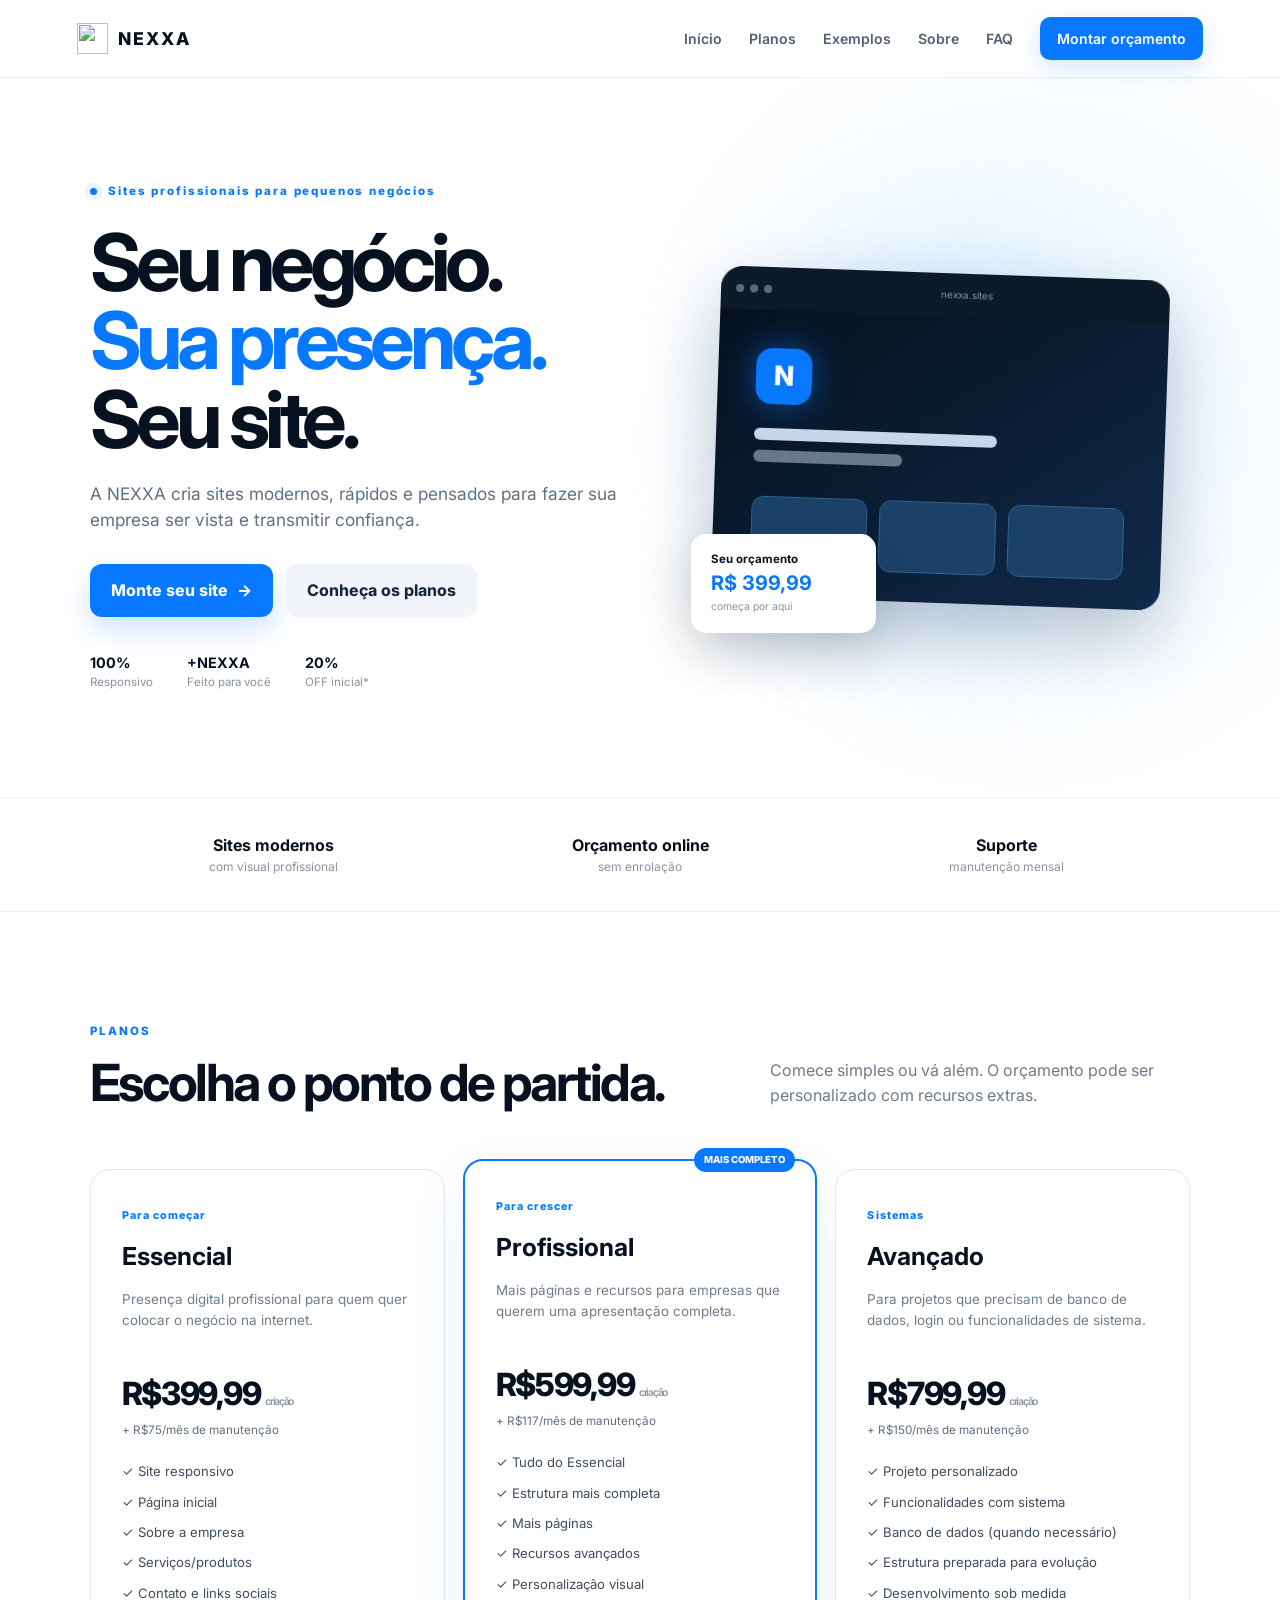
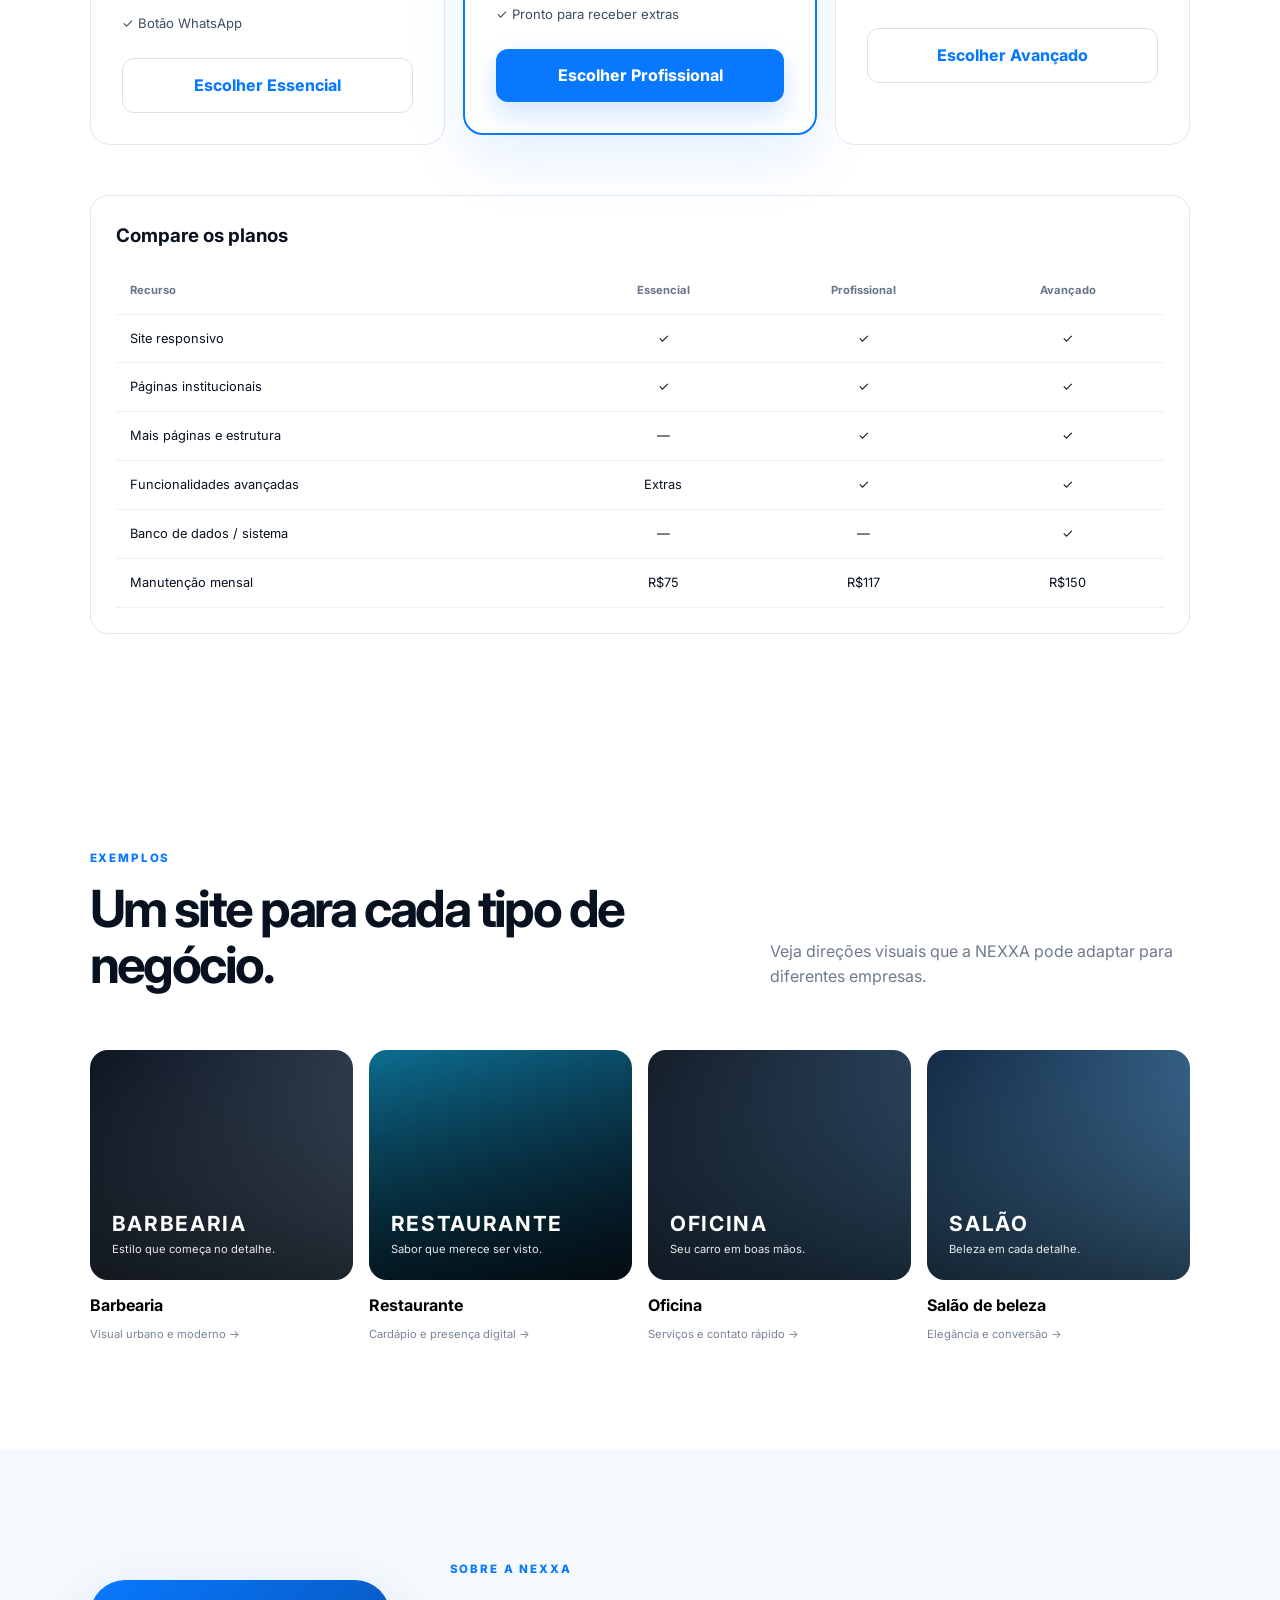
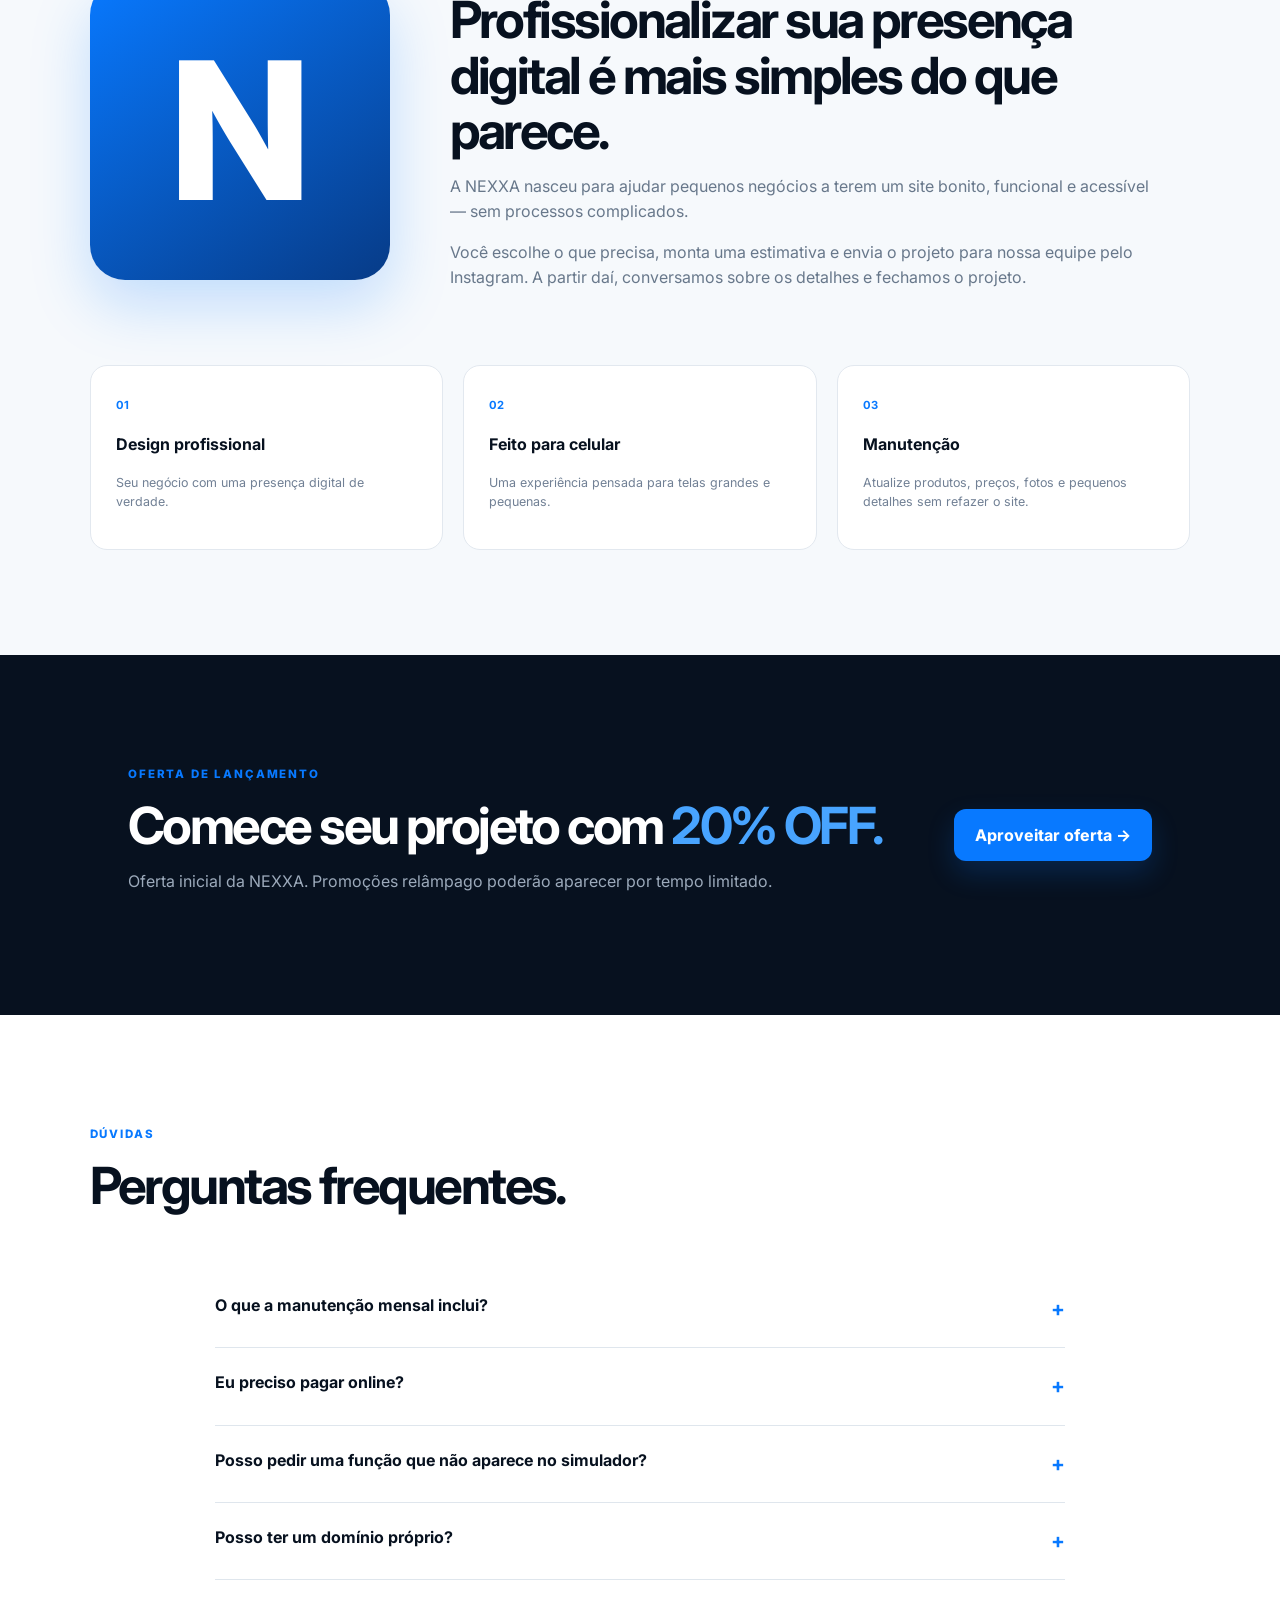
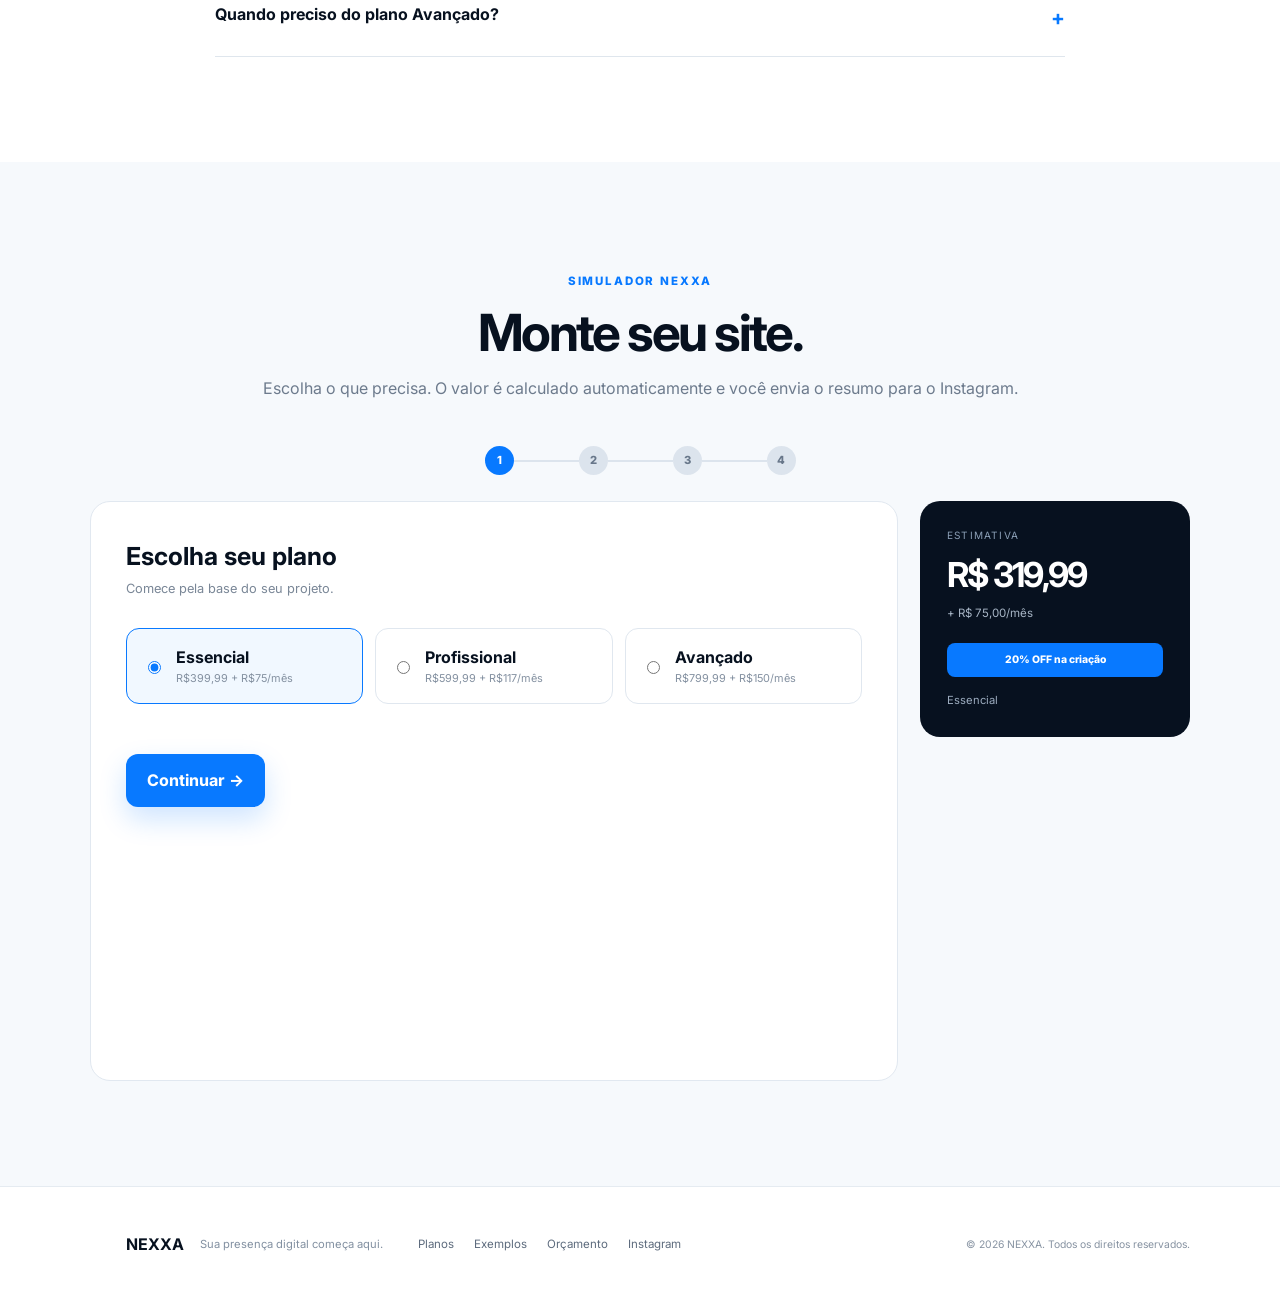
==== index.html @ 6d28c141 "Criar site" ====
<!DOCTYPE html>
<html lang="pt-BR">
<head>
<meta charset="UTF-8">
<meta name="viewport" content="width=device-width, initial-scale=1.0">
<meta name="description" content="NEXXA cria sites profissionais para pequenos negócios. Monte seu orçamento online.">
<title>NEXXA — Sua presença digital começa aqui.</title>
<link rel="icon" href="assets/favicon.svg" type="image/svg+xml">
<link rel="preconnect" href="https://fonts.googleapis.com">
<link rel="preconnect" href="https://fonts.gstatic.com" crossorigin>
<link href="https://fonts.googleapis.com/css2?family=Inter:wght@400;500;600;700;800&display=swap" rel="stylesheet">
<link rel="stylesheet" href="style.css">
</head>
<body>
<header class="site-header">
  <a class="brand" href="#inicio" aria-label="NEXXA início"><img src="assets/nexa-mark.svg" alt="" class="brand-mark"><span>NEXXA</span></a>
  <nav class="nav" id="nav">
    <a href="#inicio">Início</a><a href="#planos">Planos</a><a href="#exemplos">Exemplos</a><a href="#sobre">Sobre</a><a href="#faq">FAQ</a>
    <a class="nav-cta" href="#orcamento">Montar orçamento</a>
  </nav>
  <button class="menu-btn" id="menuBtn" aria-label="Abrir menu">☰</button>
</header>

<main id="inicio">
<section class="hero section">
  <div class="hero-copy">
    <div class="eyebrow"><span class="pulse"></span> Sites profissionais para pequenos negócios</div>
    <h1>Seu negócio.<br><span>Sua presença.</span><br>Seu site.</h1>
    <p>A NEXXA cria sites modernos, rápidos e pensados para fazer sua empresa ser vista e transmitir confiança.</p>
    <div class="hero-actions">
      <a class="btn primary" href="#orcamento">Monte seu site <span>→</span></a>
      <a class="btn ghost" href="#planos">Conheça os planos</a>
    </div>
    <div class="trust-row"><div><strong>100%</strong><small>Responsivo</small></div><div><strong>+NEXXA</strong><small>Feito para você</small></div><div><strong>20%</strong><small>OFF inicial*</small></div></div>
  </div>
  <div class="hero-visual">
    <div class="glow"></div>
    <div class="browser-card">
      <div class="browser-top"><span></span><span></span><span></span><label>nexxa.sites</label></div>
      <div class="mock-content"><div class="mock-logo">N</div><div class="mock-line long"></div><div class="mock-line short"></div><div class="mock-grid"><i></i><i></i><i></i></div></div>
    </div>
    <div class="floating-card"><b>Seu orçamento</b><strong id="heroPrice">R$ 399,99</strong><small>começa por aqui</small></div>
  </div>
</section>

<section class="section stats"><div><strong>Sites modernos</strong><span>com visual profissional</span></div><div><strong>Orçamento online</strong><span>sem enrolação</span></div><div><strong>Suporte</strong><span>manutenção mensal</span></div></section>

<section class="section" id="planos">
  <div class="section-head"><div><span class="eyebrow">PLANOS</span><h2>Escolha o ponto de partida.</h2></div><p>Comece simples ou vá além. O orçamento pode ser personalizado com recursos extras.</p></div>
  <div class="plans">
    <article class="plan" data-plan-card="essencial"><span class="plan-tag">Para começar</span><h3>Essencial</h3><p>Presença digital profissional para quem quer colocar o negócio na internet.</p><div class="price">R$399,99 <small>criação</small></div><div class="maintenance">+ R$75/mês de manutenção</div><ul><li>✓ Site responsivo</li><li>✓ Página inicial</li><li>✓ Sobre a empresa</li><li>✓ Serviços/produtos</li><li>✓ Contato e links sociais</li><li>✓ Botão WhatsApp</li></ul><a href="#orcamento" class="btn outline full" data-choose="essencial">Escolher Essencial</a></article>
    <article class="plan featured" data-plan-card="profissional"><div class="popular">MAIS COMPLETO</div><span class="plan-tag">Para crescer</span><h3>Profissional</h3><p>Mais páginas e recursos para empresas que querem uma apresentação completa.</p><div class="price">R$599,99 <small>criação</small></div><div class="maintenance">+ R$117/mês de manutenção</div><ul><li>✓ Tudo do Essencial</li><li>✓ Estrutura mais completa</li><li>✓ Mais páginas</li><li>✓ Recursos avançados</li><li>✓ Personalização visual</li><li>✓ Pronto para receber extras</li></ul><a href="#orcamento" class="btn primary full" data-choose="profissional">Escolher Profissional</a></article>
    <article class="plan" data-plan-card="avancado"><span class="plan-tag">Sistemas</span><h3>Avançado</h3><p>Para projetos que precisam de banco de dados, login ou funcionalidades de sistema.</p><div class="price">R$799,99 <small>criação</small></div><div class="maintenance">+ R$150/mês de manutenção</div><ul><li>✓ Projeto personalizado</li><li>✓ Funcionalidades com sistema</li><li>✓ Banco de dados (quando necessário)</li><li>✓ Estrutura preparada para evolução</li><li>✓ Desenvolvimento sob medida</li></ul><a href="#orcamento" class="btn outline full" data-choose="avancado">Escolher Avançado</a></article>
  </div>
  <div class="comparison"><h3>Compare os planos</h3><div class="table-wrap"><table><thead><tr><th>Recurso</th><th>Essencial</th><th>Profissional</th><th>Avançado</th></tr></thead><tbody>
  <tr><td>Site responsivo</td><td>✓</td><td>✓</td><td>✓</td></tr><tr><td>Páginas institucionais</td><td>✓</td><td>✓</td><td>✓</td></tr><tr><td>Mais páginas e estrutura</td><td>—</td><td>✓</td><td>✓</td></tr><tr><td>Funcionalidades avançadas</td><td>Extras</td><td>✓</td><td>✓</td></tr><tr><td>Banco de dados / sistema</td><td>—</td><td>—</td><td>✓</td></tr><tr><td>Manutenção mensal</td><td>R$75</td><td>R$117</td><td>R$150</td></tr></tbody></table></div></div>
</section>

<section class="section showcase" id="exemplos">
  <div class="section-head"><div><span class="eyebrow">EXEMPLOS</span><h2>Um site para cada tipo de negócio.</h2></div><p>Veja direções visuais que a NEXXA pode adaptar para diferentes empresas.</p></div>
  <div class="showcase-grid">
    <button class="show-card" data-demo="Barbearia"><div class="demo demo-barber"><b>BARBEARIA</b><span>Estilo que começa no detalhe.</span></div><strong>Barbearia</strong><small>Visual urbano e moderno →</small></button>
    <button class="show-card" data-demo="Restaurante"><div class="demo demo-food"><b>RESTAURANTE</b><span>Sabor que merece ser visto.</span></div><strong>Restaurante</strong><small>Cardápio e presença digital →</small></button>
    <button class="show-card" data-demo="Oficina"><div class="demo demo-auto"><b>OFICINA</b><span>Seu carro em boas mãos.</span></div><strong>Oficina</strong><small>Serviços e contato rápido →</small></button>
    <button class="show-card" data-demo="Salão"><div class="demo demo-salon"><b>SALÃO</b><span>Beleza em cada detalhe.</span></div><strong>Salão de beleza</strong><small>Elegância e conversão →</small></button>
  </div>
</section>

<section class="section about" id="sobre">
  <div class="about-card"><div class="big-n">N</div><div><span class="eyebrow">SOBRE A NEXXA</span><h2>Profissionalizar sua presença digital é mais simples do que parece.</h2><p>A NEXXA nasceu para ajudar pequenos negócios a terem um site bonito, funcional e acessível — sem processos complicados.</p><p>Você escolhe o que precisa, monta uma estimativa e envia o projeto para nossa equipe pelo Instagram. A partir daí, conversamos sobre os detalhes e fechamos o projeto.</p></div></div>
  <div class="benefits"><div><b>01</b><h3>Design profissional</h3><p>Seu negócio com uma presença digital de verdade.</p></div><div><b>02</b><h3>Feito para celular</h3><p>Uma experiência pensada para telas grandes e pequenas.</p></div><div><b>03</b><h3>Manutenção</h3><p>Atualize produtos, preços, fotos e pequenos detalhes sem refazer o site.</p></div></div>
</section>

<section class="section promo"><div><span class="eyebrow">OFERTA DE LANÇAMENTO</span><h2>Comece seu projeto com <span>20% OFF.</span></h2><p>Oferta inicial da NEXXA. Promoções relâmpago poderão aparecer por tempo limitado.</p></div><a href="#orcamento" class="btn primary">Aproveitar oferta →</a></section>

<section class="section faq" id="faq"><div class="section-head"><div><span class="eyebrow">DÚVIDAS</span><h2>Perguntas frequentes.</h2></div></div>
<div class="faq-list">
<details><summary>O que a manutenção mensal inclui?<span>+</span></summary><p>Alteração de preços, troca de fotos, adição ou alteração de produtos e correção de pequenos erros no site.</p></details>
<details><summary>Eu preciso pagar online?<span>+</span></summary><p>Não. O site da NEXXA serve para montar e encaminhar seu orçamento. A negociação e o pagamento são tratados diretamente pelo Instagram.</p></details>
<details><summary>Posso pedir uma função que não aparece no simulador?<span>+</span></summary><p>Sim. Use o campo de observações no orçamento e explique o que precisa. A equipe avalia e combina o valor pelo Instagram.</p></details>
<details><summary>Posso ter um domínio próprio?<span>+</span></summary><p>Sim. O domínio pode ser contratado conforme a extensão e o preço vigente. A NEXXA adiciona R$100,00 pelo serviço relacionado ao domínio.</p></details>
<details><summary>Quando preciso do plano Avançado?<span>+</span></summary><p>Quando o projeto precisar de recursos que dependam de sistema ou banco de dados, como login, armazenamento de dados ou funcionalidades personalizadas.</p></details>
</div></section>

<section class="section quote" id="orcamento">
  <div class="quote-head"><span class="eyebrow">SIMULADOR NEXXA</span><h2>Monte seu site.</h2><p>Escolha o que precisa. O valor é calculado automaticamente e você envia o resumo para o Instagram.</p></div>
  <div class="builder">
    <div class="steps"><span class="active" data-step-dot="1">1</span><i></i><span data-step-dot="2">2</span><i></i><span data-step-dot="3">3</span><i></i><span data-step-dot="4">4</span></div>
    <div class="builder-main">
      <div class="step-panel active" data-step="1"><h3>Escolha seu plano</h3><p class="muted">Comece pela base do seu projeto.</p><div class="option-grid">
        <label class="choice"><input type="radio" name="plan" value="essencial" checked><span><b>Essencial</b><small>R$399,99 + R$75/mês</small></span></label>
        <label class="choice"><input type="radio" name="plan" value="profissional"><span><b>Profissional</b><small>R$599,99 + R$117/mês</small></span></label>
        <label class="choice"><input type="radio" name="plan" value="avancado"><span><b>Avançado</b><small>R$799,99 + R$150/mês</small></span></label>
      </div><button class="btn primary next" data-next="2">Continuar →</button></div>

      <div class="step-panel" data-step="2"><h3>Adicione funcionalidades</h3><p class="muted">Selecione somente o que quiser no projeto.</p><div class="extras">
        <label><input type="checkbox" data-extra="mapa" data-price="49.99"><span><b>Mapa / localização</b><small>+ R$49,99</small></span></label>
        <label><input type="checkbox" data-extra="pagina" data-price="39.99"><span><b>Página adicional</b><small>+ R$39,99 cada</small></span><input class="qty" type="number" min="1" max="20" value="1" data-qty="pagina" aria-label="Quantidade de páginas adicionais"></label>
        <label><input type="checkbox" data-extra="feedback" data-price="69.99"><span><b>Feedbacks / depoimentos</b><small>+ R$69,99</small></span></label>
        <label><input type="checkbox" data-extra="catalogo" data-price="59.99"><span><b>Catálogo de produtos</b><small>+ R$59,99</small></span></label>
        <label><input type="checkbox" data-extra="agendamento" data-price="299.99"><span><b>Agendamento</b><small>+ R$299,99</small></span></label>
        <label><input type="checkbox" data-extra="whatsapp" data-price="29.99"><span><b>WhatsApp</b><small>+ R$29,99</small></span></label>
        <label><input type="checkbox" data-extra="instagram" data-price="29.99"><span><b>Instagram</b><small>+ R$29,99</small></span></label>
        <label><input type="checkbox" data-extra="faq" data-price="159.99"><span><b>FAQ</b><small>+ R$159,99</small></span></label>
        <label><input type="checkbox" data-extra="galeria" data-price="189.99"><span><b>Galeria</b><small>+ R$189,99</small></span></label>
        <label class="domain-option"><input type="checkbox" id="domainCheck"><span><b>Domínio próprio</b><small>Custo do domínio + R$100,00</small></span></label>
      </div><div class="nav-actions"><button class="btn ghost prev" data-prev="1">← Voltar</button><button class="btn primary next" data-next="3">Continuar →</button></div></div>

      <div class="step-panel" data-step="3"><h3>Conte sobre sua empresa</h3><p class="muted">Essas informações serão enviadas junto do orçamento.</p><div class="form-grid">
        <label>Nome da empresa<input id="company" type="text" placeholder="Ex.: Max Transportes" required></label>
        <label>Seu nome<input id="person" type="text" placeholder="Como podemos chamar você?" required></label>
        <label>Tipo de negócio<input id="businessType" type="text" placeholder="Ex.: Barbearia, loja, oficina..." required></label>
        <label>Instagram / @<input id="clientInstagram" type="text" placeholder="@suaempresa"></label>
        <label>WhatsApp<input id="clientWhatsapp" type="tel" placeholder="(00) 00000-0000"></label>
        <label class="full-field">Observações / algo fora da lista<textarea id="notes" rows="5" placeholder="Explique qualquer função, estilo ou necessidade específica..."></textarea></label>
      </div><div class="nav-actions"><button class="btn ghost prev" data-prev="2">← Voltar</button><button class="btn primary next" data-next="4">Ver meu orçamento →</button></div></div>

      <div class="step-panel" data-step="4"><h3>Seu orçamento</h3><p class="muted">Uma estimativa clara para você levar à NEXXA.</p><div class="summary-box" id="summaryBox"></div><div class="send-box"><h4>Pronto para enviar?</h4><p>O Instagram será aberto com uma mensagem pronta contendo os dados do seu projeto.</p><button class="btn primary full" id="sendInstagram">Enviar orçamento para @nexxa.sites ↗</button><button class="btn ghost full" id="restart">Refazer orçamento</button></div><p class="disclaimer">* O valor é uma estimativa. Funcionalidades personalizadas e domínio têm valor final confirmado pela NEXXA no Instagram. A promoção de 20% OFF é aplicada sobre a criação e pode ser alterada ou encerrada pela NEXXA.</p></div>
    </div>
    <aside class="price-panel"><small>ESTIMATIVA</small><strong id="liveTotal">R$399,99</strong><span id="liveMaintenance">+ R$75/mês</span><div class="discount-badge">20% OFF na criação</div><div id="liveDetails">Essencial</div></aside>
  </div>
</section>
</main>

<footer><div class="footer-brand"><img src="assets/nexa-mark.svg" alt=""><b>NEXXA</b><span>Sua presença digital começa aqui.</span></div><div class="footer-links"><a href="#planos">Planos</a><a href="#exemplos">Exemplos</a><a href="#orcamento">Orçamento</a><a href="https://instagram.com/nexxa.sites" target="_blank" rel="noopener">Instagram</a></div><small>© <span id="year"></span> NEXXA. Todos os direitos reservados.</small></footer>

<div class="modal" id="demoModal" aria-hidden="true"><div class="modal-card"><button class="modal-close" id="modalClose" aria-label="Fechar">×</button><span class="eyebrow">DEMONSTRAÇÃO</span><h3 id="modalTitle">Site demonstrativo</h3><div class="modal-preview" id="modalPreview"></div><p>Este é um conceito visual. A NEXXA adapta o site ao negócio, conteúdo e identidade de cada cliente.</p><a href="#orcamento" class="btn primary" id="modalQuote">Quero um site assim →</a></div></div>
<script src="script.js"></script>
</body>
</html>
---- style.css ----
*{box-sizing:border-box}html{scroll-behavior:smooth}body{margin:0;font-family:Inter,Arial,sans-serif;color:#07111f;background:#fff;line-height:1.55}a{text-decoration:none;color:inherit}button,input,textarea{font:inherit}button{cursor:pointer}.site-header{height:78px;display:flex;align-items:center;justify-content:space-between;padding:0 6%;position:sticky;top:0;background:rgba(255,255,255,.9);backdrop-filter:blur(16px);z-index:20;border-bottom:1px solid #e8edf3}.brand{display:flex;align-items:center;gap:10px;font-weight:800;letter-spacing:.12em;font-size:1.1rem}.brand-mark{width:31px;height:31px}.nav{display:flex;align-items:center;gap:27px;font-size:.88rem;font-weight:600;color:#526071}.nav a:hover{color:#0879ff}.nav-cta{padding:11px 17px;border-radius:10px;background:#0879ff;color:#fff!important;box-shadow:0 8px 24px rgba(8,121,255,.18)}.menu-btn{display:none;border:0;background:transparent;font-size:1.5rem}.section{padding:105px 7%;max-width:1440px;margin:auto}.hero{min-height:690px;display:grid;grid-template-columns:1.05fr .95fr;align-items:center;gap:50px;background:radial-gradient(circle at 80% 45%,#e8f5ff 0,#fff 37%)}.eyebrow{font-size:.72rem;font-weight:800;letter-spacing:.16em;color:#0879ff}.pulse{width:7px;height:7px;border-radius:50%;background:#0879ff;display:inline-block;margin-right:7px;box-shadow:0 0 0 5px #e8f4ff}.hero h1{font-size:clamp(3.1rem,6.2vw,6rem);line-height:.99;letter-spacing:-.065em;margin:22px 0}.hero h1 span{color:#0879ff}.hero p{font-size:1.08rem;color:#607084;max-width:580px}.hero-actions{display:flex;gap:13px;margin:30px 0}.btn{border:0;border-radius:12px;padding:14px 21px;font-weight:750;display:inline-flex;align-items:center;justify-content:center;gap:9px;transition:.2s}.btn:hover{transform:translateY(-2px)}.primary{background:#0879ff;color:white;box-shadow:0 12px 28px rgba(8,121,255,.2)}.ghost{background:#f1f5f9;color:#17263a}.outline{border:1px solid #d8e0e9;color:#0879ff;background:#fff}.full{width:100%}.trust-row{display:flex;gap:34px;margin-top:35px}.trust-row div{display:flex;flex-direction:column}.trust-row strong{font-size:.9rem}.trust-row small{color:#8793a2;font-size:.72rem}.hero-visual{min-height:430px;display:grid;place-items:center;position:relative}.glow{position:absolute;width:350px;height:350px;background:#bfe2ff;border-radius:50%;filter:blur(65px);opacity:.65}.browser-card{width:min(510px,90%);height:330px;border-radius:22px;background:#07111f;box-shadow:0 30px 70px rgba(11,35,64,.24);overflow:hidden;transform:rotate(2deg);position:relative;z-index:2}.browser-top{height:43px;background:#0d1a2a;display:flex;align-items:center;gap:6px;padding:0 15px}.browser-top span{width:8px;height:8px;border-radius:50%;background:#5e6b7b}.browser-top label{color:#8190a2;font-size:.62rem;margin:auto}.mock-content{padding:38px;position:relative;height:100%;background:linear-gradient(145deg,#07111f,#102b4c)}.mock-logo{width:56px;height:56px;border-radius:16px;display:grid;place-items:center;background:#0879ff;color:#fff;font-weight:800;font-size:1.7rem;box-shadow:0 0 35px rgba(8,121,255,.55)}.mock-line{height:12px;background:#dceaff;border-radius:20px;margin-top:24px;opacity:.9}.mock-line.long{width:65%}.mock-line.short{width:40%;opacity:.45;margin-top:10px}.mock-grid{display:flex;gap:12px;margin-top:34px}.mock-grid i{height:72px;flex:1;background:#1b4169;border-radius:12px;border:1px solid #31618e}.floating-card{position:absolute;z-index:3;bottom:20px;left:0;background:white;padding:17px 20px;border-radius:15px;box-shadow:0 18px 50px rgba(11,30,54,.17);display:flex;flex-direction:column;min-width:185px}.floating-card b{font-size:.72rem}.floating-card strong{font-size:1.25rem;color:#0879ff}.floating-card small{color:#8895a3;font-size:.65rem}.stats{padding-top:35px;padding-bottom:35px;border-top:1px solid #edf1f5;border-bottom:1px solid #edf1f5;display:grid;grid-template-columns:repeat(3,1fr);text-align:center}.stats div{display:flex;flex-direction:column}.stats strong{font-size:1rem}.stats span{font-size:.75rem;color:#8995a4}.section-head{display:flex;justify-content:space-between;align-items:end;gap:30px;margin-bottom:45px}.section-head h2,.quote-head h2,.about h2,.promo h2{font-size:clamp(2rem,4vw,3.5rem);letter-spacing:-.05em;line-height:1.08;margin:13px 0}.section-head p{max-width:420px;color:#6d7b8d}.plans{display:grid;grid-template-columns:repeat(3,1fr);gap:18px}.plan{border:1px solid #e2e8ef;border-radius:20px;padding:31px;position:relative;background:#fff}.plan.featured{border:2px solid #0879ff;box-shadow:0 25px 60px rgba(8,121,255,.1);transform:translateY(-10px)}.popular{position:absolute;top:-13px;right:20px;background:#0879ff;color:white;border-radius:20px;padding:5px 10px;font-size:.6rem;font-weight:800}.plan-tag{color:#0879ff;font-size:.67rem;font-weight:800;letter-spacing:.1em}.plan h3{font-size:1.55rem;margin:12px 0 7px}.plan p{color:#6f7d8d;font-size:.84rem;min-height:66px}.price{font-size:2rem;font-weight:800;letter-spacing:-.04em}.price small{font-size:.65rem;color:#8a96a4;font-weight:600}.maintenance{font-size:.73rem;color:#5f6e80;margin:3px 0 22px}.plan ul{list-style:none;padding:0;margin:0 0 25px;display:grid;gap:10px;font-size:.82rem;color:#3e4d60}.comparison{margin-top:50px;border:1px solid #e2e8ef;border-radius:18px;padding:25px}.comparison h3{margin:0 0 18px}.table-wrap{overflow:auto}table{width:100%;border-collapse:collapse;min-width:620px;font-size:.8rem}th,td{text-align:left;padding:14px;border-bottom:1px solid #edf1f5}th:not(:first-child),td:not(:first-child){text-align:center}th{font-size:.7rem;color:#667589}.showcase-grid{display:grid;grid-template-columns:repeat(4,1fr);gap:16px}.show-card{border:0;background:transparent;text-align:left;padding:0}.show-card:hover .demo{transform:scale(.98)}.demo{height:230px;border-radius:18px;padding:22px;display:flex;flex-direction:column;justify-content:end;color:white;transition:.25s;position:relative;overflow:hidden}.demo:before{content:"";position:absolute;inset:0;background:linear-gradient(transparent,rgba(0,0,0,.65))}.demo>*{position:relative}.demo b{font-size:1.3rem;letter-spacing:.08em}.demo span{font-size:.7rem;opacity:.9}.demo-barber{background:linear-gradient(145deg,#0d1522,#53677e)}.demo-food{background:linear-gradient(145deg,#0c6e91,#0a2234)}.demo-auto{background:linear-gradient(145deg,#151d29,#406b91)}.demo-salon{background:linear-gradient(145deg,#132a45,#5b9ed1)}.show-card>strong{display:block;margin:13px 0 2px}.show-card>small{font-size:.7rem;color:#778496}.about{background:#f6f9fc}.about-card{display:grid;grid-template-columns:300px 1fr;gap:60px;align-items:center}.big-n{height:300px;border-radius:35px;background:linear-gradient(145deg,#0879ff,#073b87);display:grid;place-items:center;color:#fff;font-size:12rem;font-weight:800;line-height:1;box-shadow:0 25px 60px rgba(8,121,255,.22)}.about p{color:#68788b;max-width:700px}.benefits{display:grid;grid-template-columns:repeat(3,1fr);gap:20px;margin-top:60px}.benefits div{background:#fff;border:1px solid #e2e8ef;border-radius:17px;padding:25px}.benefits b{color:#0879ff;font-size:.7rem}.benefits h3{font-size:1rem}.benefits p{color:#718095;font-size:.78rem}.promo{margin-top:0;background:#07111f;color:white;border-radius:0;max-width:none;display:flex;justify-content:space-between;align-items:center;padding-left:10%;padding-right:10%}.promo h2 span{color:#48a4ff}.promo p{color:#9caabb}.faq-list{max-width:850px;margin:auto}.faq details{border-bottom:1px solid #dfe6ed;padding:22px 0}.faq summary{list-style:none;font-weight:700;display:flex;justify-content:space-between;cursor:pointer}.faq summary::-webkit-details-marker{display:none}.faq summary span{color:#0879ff;font-size:1.3rem}.faq details p{color:#6d7b8d;font-size:.85rem;max-width:700px}.quote{background:#f6f9fc;max-width:none}.quote-head{max-width:800px;margin:0 auto 45px;text-align:center}.quote-head p{color:#6d7b8d}.builder{max-width:1100px;margin:auto;display:grid;grid-template-columns:1fr 270px;gap:22px;position:relative}.builder-main{background:white;border:1px solid #e1e8f0;border-radius:20px;padding:35px;min-height:580px}.steps{grid-column:1/-1;display:flex;align-items:center;justify-content:center;margin-bottom:4px}.steps span{width:29px;height:29px;border-radius:50%;background:#dce4ed;color:#68778a;display:grid;place-items:center;font-size:.7rem;font-weight:800}.steps span.active{background:#0879ff;color:white}.steps i{width:65px;height:2px;background:#dce4ed}.steps span.done{background:#0879ff;color:white}.step-panel{display:none}.step-panel.active{display:block;animation:fade .25s ease}@keyframes fade{from{opacity:0;transform:translateY(5px)}to{opacity:1;transform:none}}.step-panel h3{font-size:1.55rem;margin:0 0 3px}.muted{color:#7a8797;font-size:.8rem;margin-top:0}.option-grid{display:grid;grid-template-columns:repeat(3,1fr);gap:12px;margin:30px 0}.choice,.extras label{display:flex;align-items:center;gap:12px;border:1px solid #e0e7ef;border-radius:13px;padding:16px;cursor:pointer;transition:.2s}.choice:has(input:checked),.extras label:has(input:checked){border-color:#0879ff;background:#f1f8ff}.choice input,.extras input[type=checkbox]{accent-color:#0879ff}.choice span,.extras label span{display:flex;flex-direction:column}.choice small,.extras small{font-size:.68rem;color:#8491a1}.next{margin-top:20px}.extras{display:grid;grid-template-columns:1fr 1fr;gap:10px;margin:25px 0}.extras label{font-size:.8rem}.extras .qty{margin-left:auto;width:55px;padding:7px;border:1px solid #dce4ec;border-radius:8px}.domain-option{grid-column:1/-1}.nav-actions{display:flex;justify-content:space-between;gap:12px;margin-top:25px}.form-grid{display:grid;grid-template-columns:1fr 1fr;gap:16px;margin:25px 0}.form-grid label{font-size:.72rem;font-weight:700;color:#4d5c6d;display:grid;gap:7px}.form-grid input,.form-grid textarea{border:1px solid #dce4ec;border-radius:10px;padding:12px 13px;outline:none;color:#17263a;background:#fff}.form-grid input:focus,.form-grid textarea:focus{border-color:#0879ff;box-shadow:0 0 0 3px #e9f4ff}.full-field{grid-column:1/-1}.price-panel{background:#07111f;color:white;border-radius:20px;padding:27px;height:max-content;position:sticky;top:100px;display:flex;flex-direction:column}.price-panel small{font-size:.63rem;letter-spacing:.12em;color:#8ca0b7}.price-panel strong{font-size:2.15rem;letter-spacing:-.05em;margin:4px 0}.price-panel>span{font-size:.72rem;color:#a7b5c5}.discount-badge{margin:20px 0 14px;background:#0879ff;padding:9px 11px;border-radius:8px;font-size:.65rem;font-weight:800;text-align:center}.price-panel #liveDetails{font-size:.7rem;color:#9cacbf;line-height:1.7}.summary-box{border:1px solid #e1e8ef;border-radius:15px;padding:20px;margin:25px 0}.summary-row{display:flex;justify-content:space-between;padding:8px 0;font-size:.78rem;border-bottom:1px solid #edf1f5}.summary-row:last-child{border:0}.summary-row.total{font-size:1.05rem;font-weight:800;padding-top:15px}.summary-row.discount{color:#0879ff}.send-box{background:#f5f9fd;border-radius:15px;padding:22px}.send-box h4{margin:0 0 4px}.send-box p{color:#718094;font-size:.78rem}.send-box .btn{margin-top:9px}.disclaimer{font-size:.65rem;color:#8996a5;margin-top:15px}.footer-brand{display:flex;align-items:center;gap:9px}.footer-brand img{width:27px}.footer-brand span{font-size:.7rem;color:#8290a1;margin-left:7px}footer{padding:45px 7%;border-top:1px solid #e5ebf1;display:flex;align-items:center;gap:35px;flex-wrap:wrap}footer small{margin-left:auto;color:#8793a2;font-size:.65rem}.footer-links{display:flex;gap:20px;font-size:.72rem;color:#5d6b7d}.modal{position:fixed;inset:0;background:rgba(4,15,27,.65);backdrop-filter:blur(7px);display:none;place-items:center;z-index:50;padding:20px}.modal.open{display:grid}.modal-card{background:#fff;border-radius:22px;padding:32px;max-width:580px;width:100%;position:relative;box-shadow:0 30px 100px rgba(0,0,0,.25)}.modal-close{position:absolute;right:16px;top:13px;border:0;background:#f1f5f8;border-radius:50%;width:32px;height:32px;font-size:1.3rem}.modal-card h3{font-size:1.7rem;margin:9px 0}.modal-card p{color:#6e7d8f;font-size:.82rem}.modal-preview{height:230px;border-radius:15px;background:linear-gradient(145deg,#0879ff,#06182e);display:grid;place-items:center;color:white;font-size:2rem;font-weight:800;letter-spacing:.08em;margin:20px 0}.quote{scroll-margin-top:30px}@media(max-width:950px){.nav{gap:13px}.plans{grid-template-columns:1fr}.plan.featured{transform:none}.showcase-grid{grid-template-columns:1fr 1fr}.hero{grid-template-columns:1fr}.about-card{grid-template-columns:1fr}.big-n{height:220px;font-size:8rem}.builder{grid-template-columns:1fr}.price-panel{position:static;grid-row:1}.option-grid{grid-template-columns:1fr}.extras{grid-template-columns:1fr}.section{padding:75px 6%}.promo{padding-left:7%;padding-right:7%}}@media(max-width:700px){.site-header{padding:0 5%}.menu-btn{display:block}.nav{display:none;position:absolute;top:78px;left:0;right:0;background:#fff;padding:18px 6%;flex-direction:column;align-items:stretch;border-bottom:1px solid #e5ebf1}.nav.open{display:flex}.nav-cta{text-align:center}.hero{min-height:auto;padding-top:70px}.hero h1{font-size:3.2rem}.hero-actions{flex-direction:column}.trust-row{gap:18px;flex-wrap:wrap}.hero-visual{min-height:330px}.browser-card{height:260px}.stats{grid-template-columns:1fr;gap:18px}.section-head{display:block}.showcase-grid{grid-template-columns:1fr}.promo{display:block}.promo .btn{margin-top:20px}.benefits{grid-template-columns:1fr}.builder-main{padding:23px}.steps i{width:28px}.form-grid{grid-template-columns:1fr}.full-field{grid-column:auto}footer{display:block}footer>*{margin:13px 0!important}.footer-links{flex-wrap:wrap}.summary-row{gap:15px}.summary-row span:last-child{text-align:right}.modal-card{padding:25px}}
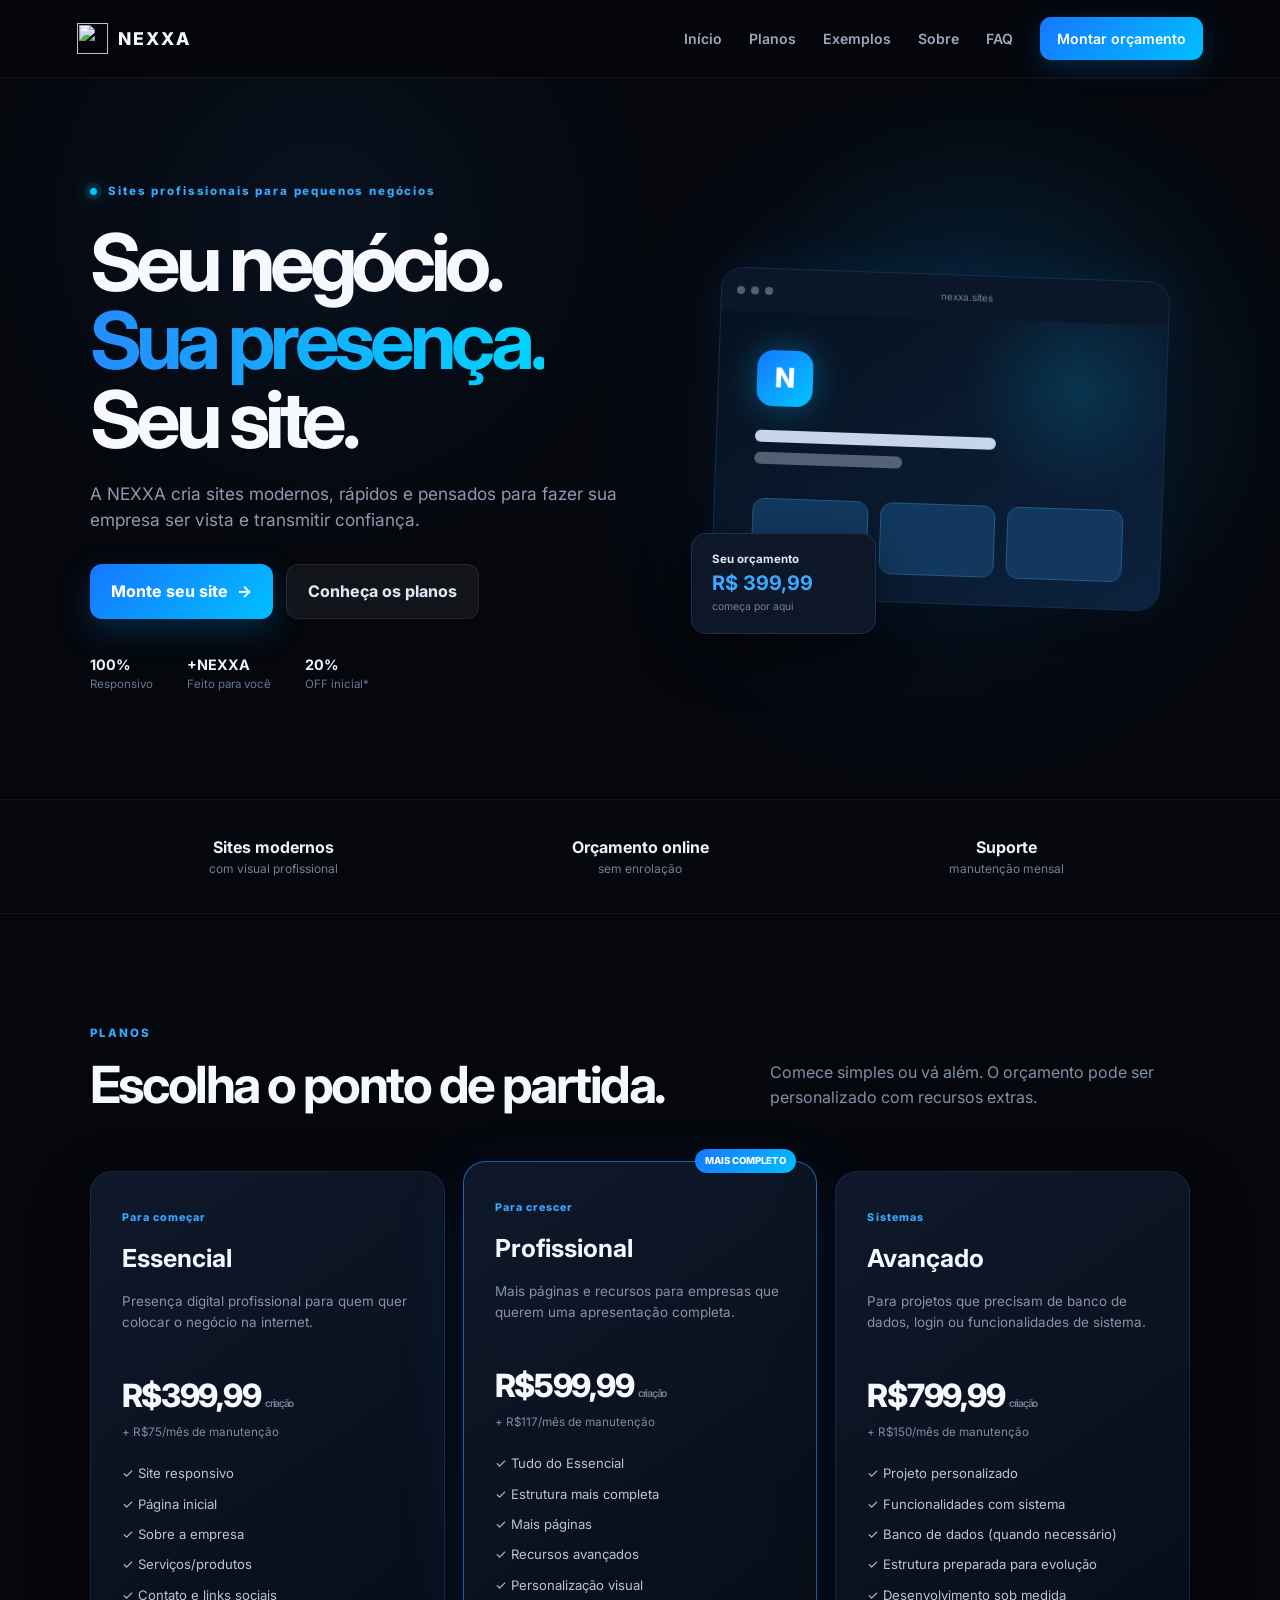
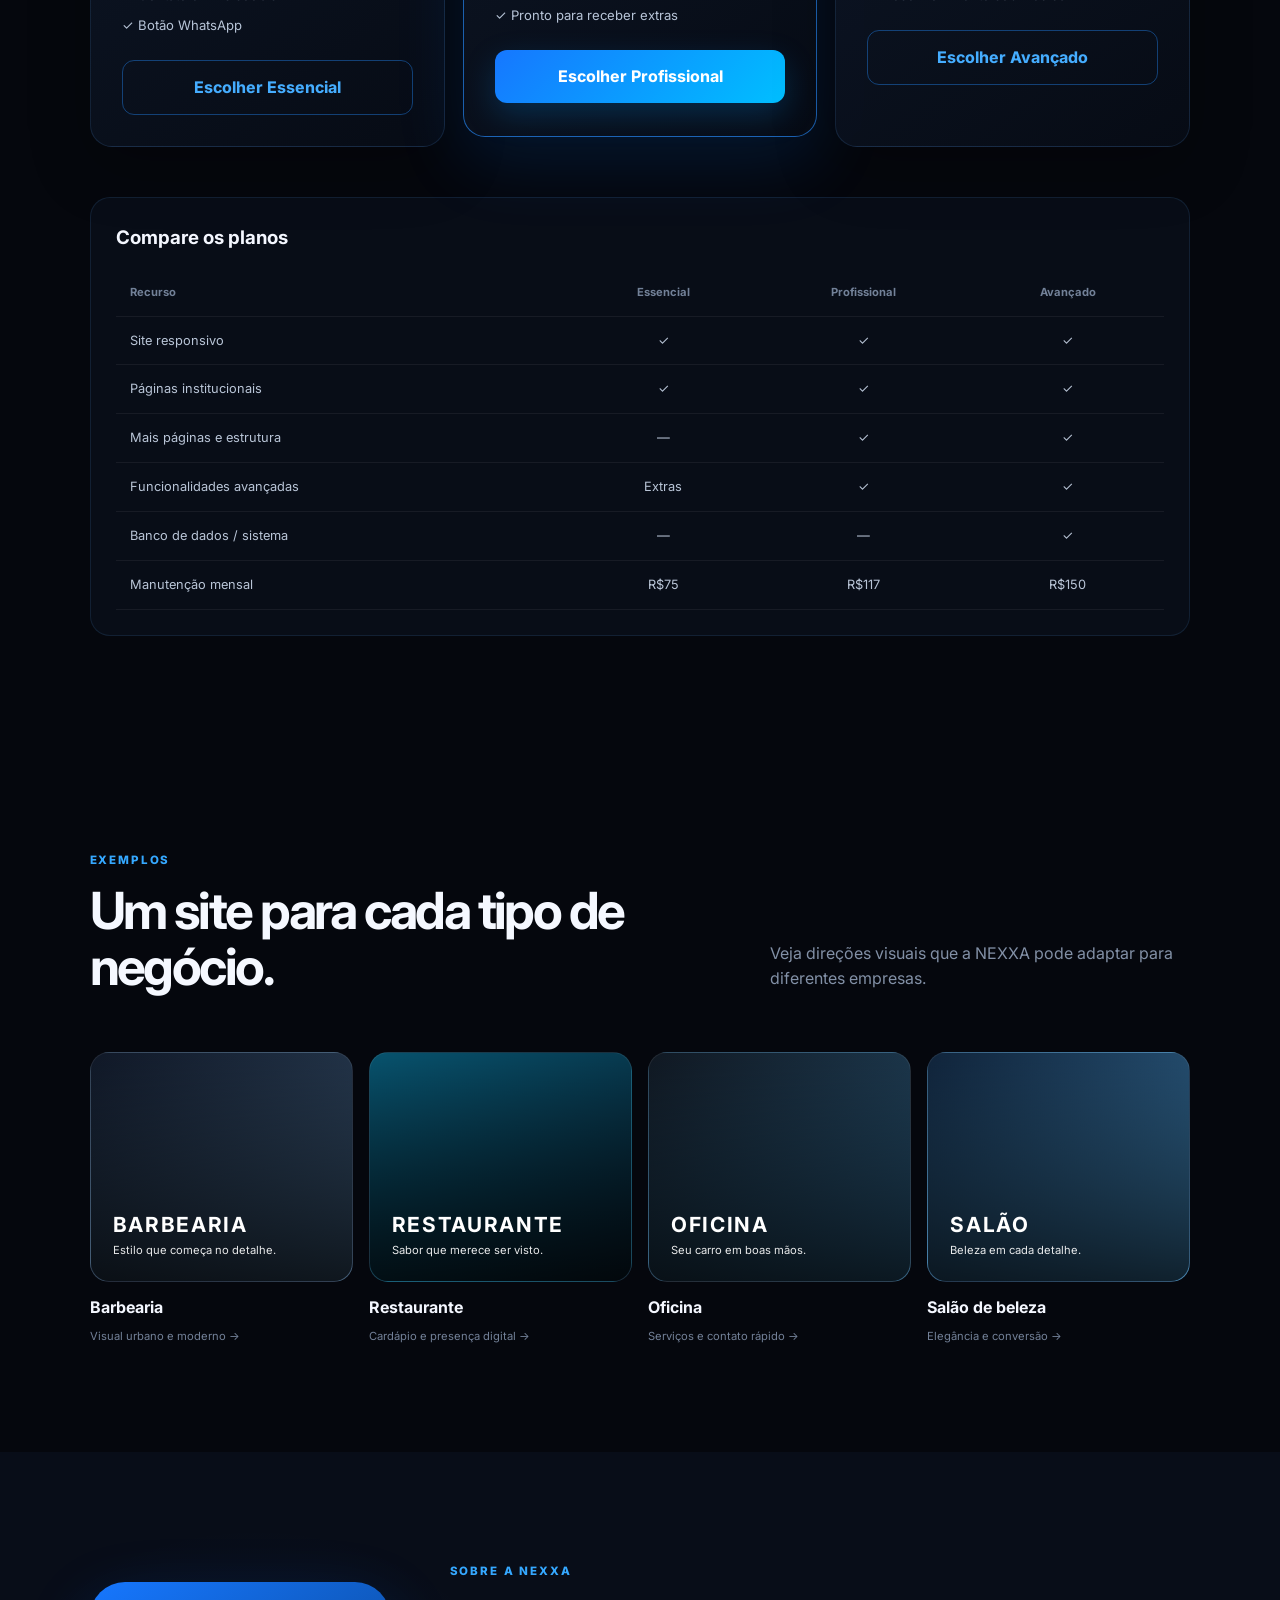
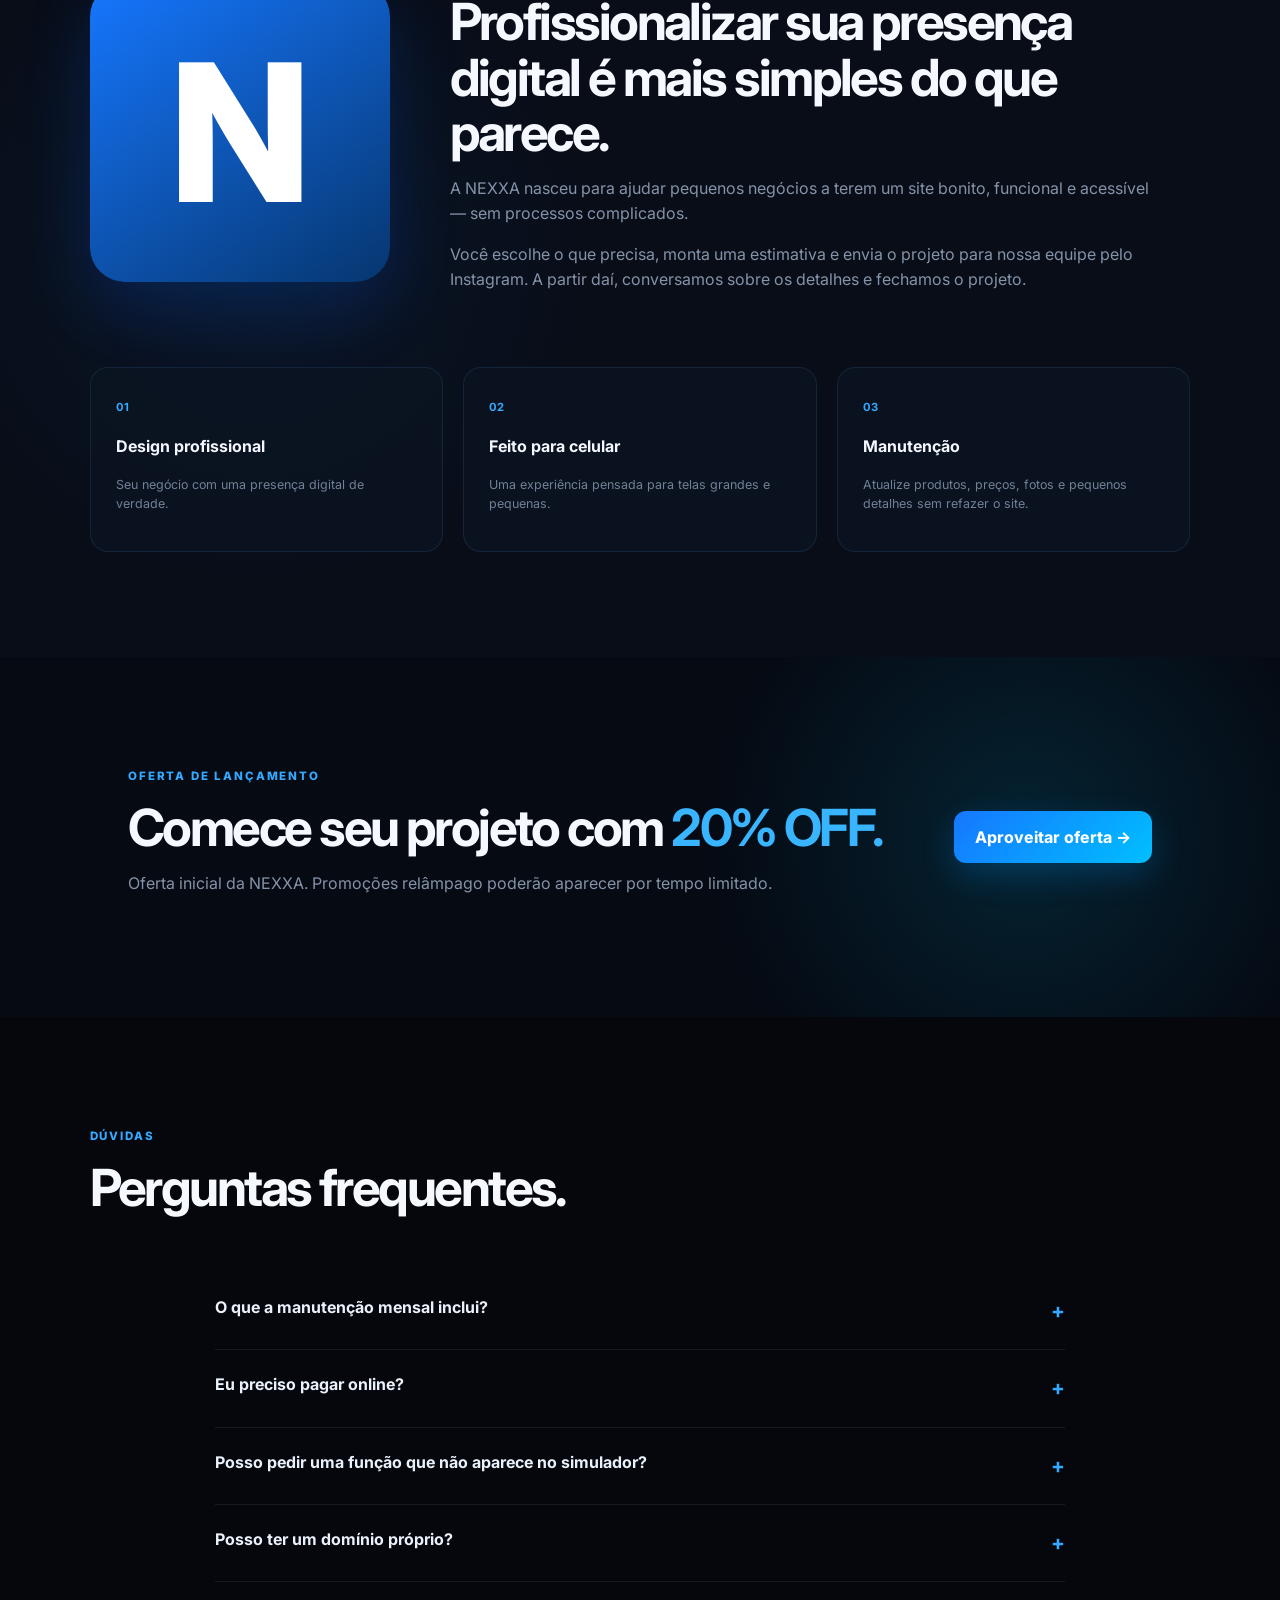
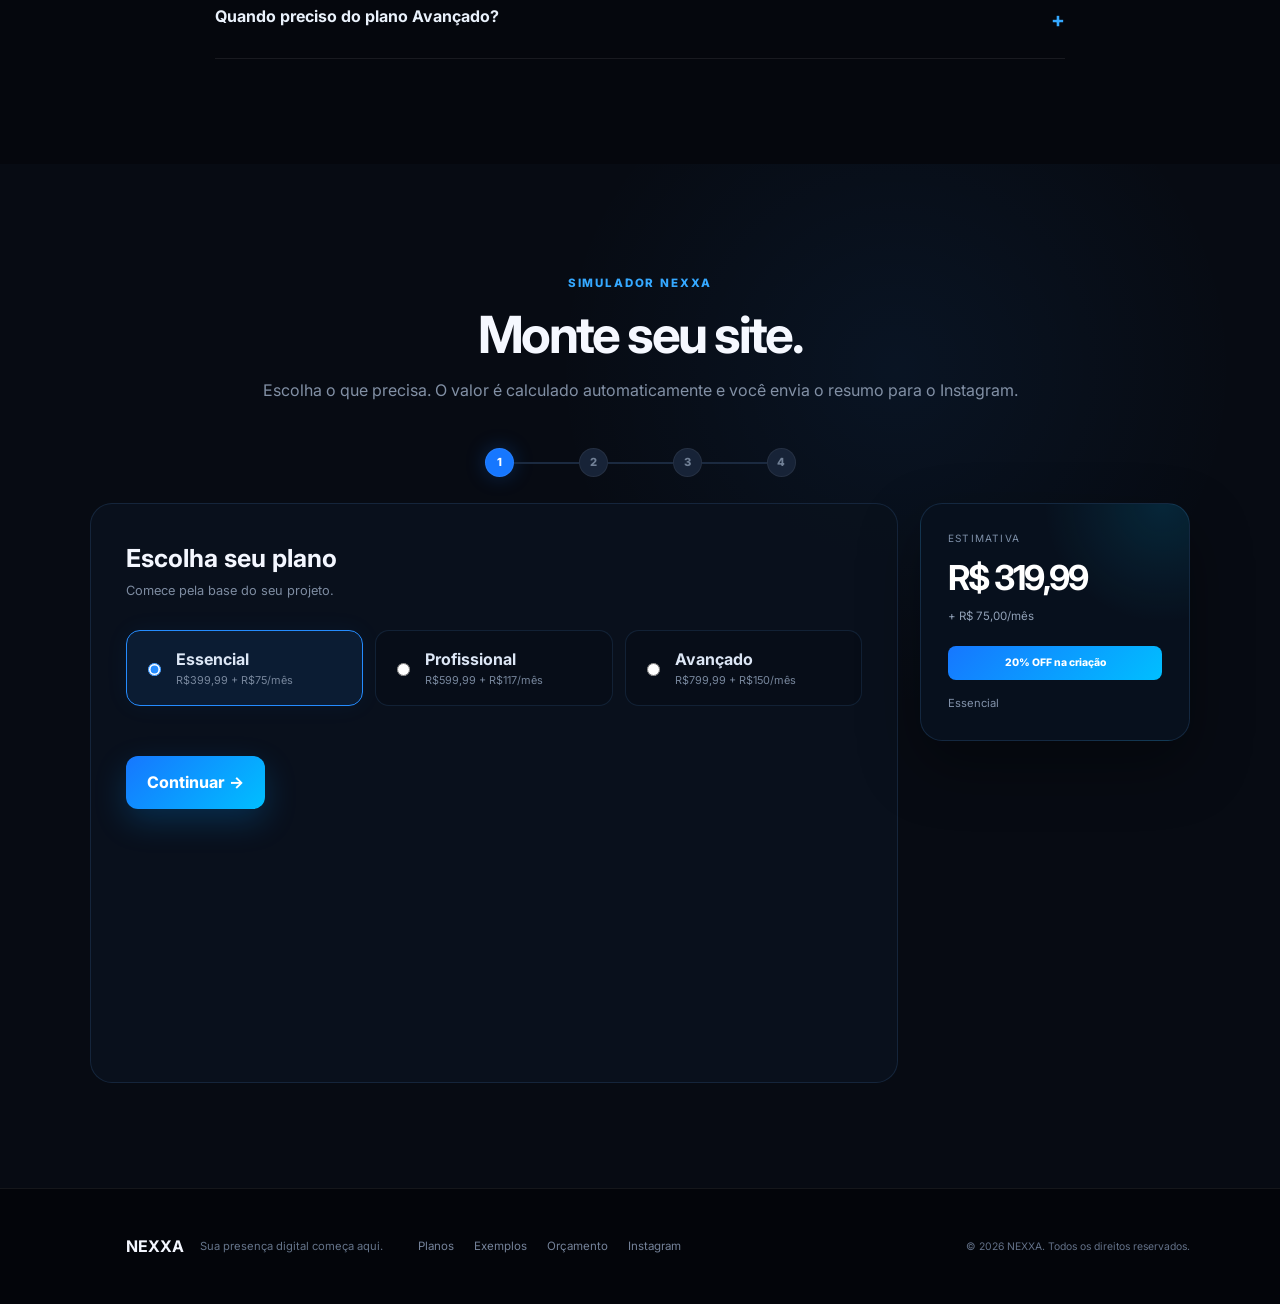
==== commit 847bd80b: "Update index.html" ====
--- a/index.html
+++ b/index.html
@@ -59,7 +59,7 @@
 <section class="section showcase" id="exemplos">
   <div class="section-head"><div><span class="eyebrow">EXEMPLOS</span><h2>Um site para cada tipo de negócio.</h2></div><p>Veja direções visuais que a NEXXA pode adaptar para diferentes empresas.</p></div>
   <div class="showcase-grid">
-    <button class="show-card" data-demo="Barbearia"><div class="demo demo-barber"><b>BARBEARIA</b><span>Estilo que começa no detalhe.</span></div><strong>Barbearia</strong><small>Visual urbano e moderno →</small></button>
+    <a class="show-card" href="exemplos/barbearia.html"><div class="demo demo-barber"><b>BARBEARIA</b><span>Estilo que começa no detalhe.</span></div><strong>Barbearia</strong><small>Visual urbano e moderno →</small></a>
     <button class="show-card" data-demo="Restaurante"><div class="demo demo-food"><b>RESTAURANTE</b><span>Sabor que merece ser visto.</span></div><strong>Restaurante</strong><small>Cardápio e presença digital →</small></button>
     <button class="show-card" data-demo="Oficina"><div class="demo demo-auto"><b>OFICINA</b><span>Seu carro em boas mãos.</span></div><strong>Oficina</strong><small>Serviços e contato rápido →</small></button>
     <button class="show-card" data-demo="Salão"><div class="demo demo-salon"><b>SALÃO</b><span>Beleza em cada detalhe.</span></div><strong>Salão de beleza</strong><small>Elegância e conversão →</small></button>
@@ -127,4 +127,4 @@
 <div class="modal" id="demoModal" aria-hidden="true"><div class="modal-card"><button class="modal-close" id="modalClose" aria-label="Fechar">×</button><span class="eyebrow">DEMONSTRAÇÃO</span><h3 id="modalTitle">Site demonstrativo</h3><div class="modal-preview" id="modalPreview"></div><p>Este é um conceito visual. A NEXXA adapta o site ao negócio, conteúdo e identidade de cada cliente.</p><a href="#orcamento" class="btn primary" id="modalQuote">Quero um site assim →</a></div></div>
 <script src="script.js"></script>
 </body>
-</html>+</html>
--- a/style.css
+++ b/style.css
@@ -1 +1,1108 @@
-*{box-sizing:border-box}html{scroll-behavior:smooth}body{margin:0;font-family:Inter,Arial,sans-serif;color:#07111f;background:#fff;line-height:1.55}a{text-decoration:none;color:inherit}button,input,textarea{font:inherit}button{cursor:pointer}.site-header{height:78px;display:flex;align-items:center;justify-content:space-between;padding:0 6%;position:sticky;top:0;background:rgba(255,255,255,.9);backdrop-filter:blur(16px);z-index:20;border-bottom:1px solid #e8edf3}.brand{display:flex;align-items:center;gap:10px;font-weight:800;letter-spacing:.12em;font-size:1.1rem}.brand-mark{width:31px;height:31px}.nav{display:flex;align-items:center;gap:27px;font-size:.88rem;font-weight:600;color:#526071}.nav a:hover{color:#0879ff}.nav-cta{padding:11px 17px;border-radius:10px;background:#0879ff;color:#fff!important;box-shadow:0 8px 24px rgba(8,121,255,.18)}.menu-btn{display:none;border:0;background:transparent;font-size:1.5rem}.section{padding:105px 7%;max-width:1440px;margin:auto}.hero{min-height:690px;display:grid;grid-template-columns:1.05fr .95fr;align-items:center;gap:50px;background:radial-gradient(circle at 80% 45%,#e8f5ff 0,#fff 37%)}.eyebrow{font-size:.72rem;font-weight:800;letter-spacing:.16em;color:#0879ff}.pulse{width:7px;height:7px;border-radius:50%;background:#0879ff;display:inline-block;margin-right:7px;box-shadow:0 0 0 5px #e8f4ff}.hero h1{font-size:clamp(3.1rem,6.2vw,6rem);line-height:.99;letter-spacing:-.065em;margin:22px 0}.hero h1 span{color:#0879ff}.hero p{font-size:1.08rem;color:#607084;max-width:580px}.hero-actions{display:flex;gap:13px;margin:30px 0}.btn{border:0;border-radius:12px;padding:14px 21px;font-weight:750;display:inline-flex;align-items:center;justify-content:center;gap:9px;transition:.2s}.btn:hover{transform:translateY(-2px)}.primary{background:#0879ff;color:white;box-shadow:0 12px 28px rgba(8,121,255,.2)}.ghost{background:#f1f5f9;color:#17263a}.outline{border:1px solid #d8e0e9;color:#0879ff;background:#fff}.full{width:100%}.trust-row{display:flex;gap:34px;margin-top:35px}.trust-row div{display:flex;flex-direction:column}.trust-row strong{font-size:.9rem}.trust-row small{color:#8793a2;font-size:.72rem}.hero-visual{min-height:430px;display:grid;place-items:center;position:relative}.glow{position:absolute;width:350px;height:350px;background:#bfe2ff;border-radius:50%;filter:blur(65px);opacity:.65}.browser-card{width:min(510px,90%);height:330px;border-radius:22px;background:#07111f;box-shadow:0 30px 70px rgba(11,35,64,.24);overflow:hidden;transform:rotate(2deg);position:relative;z-index:2}.browser-top{height:43px;background:#0d1a2a;display:flex;align-items:center;gap:6px;padding:0 15px}.browser-top span{width:8px;height:8px;border-radius:50%;background:#5e6b7b}.browser-top label{color:#8190a2;font-size:.62rem;margin:auto}.mock-content{padding:38px;position:relative;height:100%;background:linear-gradient(145deg,#07111f,#102b4c)}.mock-logo{width:56px;height:56px;border-radius:16px;display:grid;place-items:center;background:#0879ff;color:#fff;font-weight:800;font-size:1.7rem;box-shadow:0 0 35px rgba(8,121,255,.55)}.mock-line{height:12px;background:#dceaff;border-radius:20px;margin-top:24px;opacity:.9}.mock-line.long{width:65%}.mock-line.short{width:40%;opacity:.45;margin-top:10px}.mock-grid{display:flex;gap:12px;margin-top:34px}.mock-grid i{height:72px;flex:1;background:#1b4169;border-radius:12px;border:1px solid #31618e}.floating-card{position:absolute;z-index:3;bottom:20px;left:0;background:white;padding:17px 20px;border-radius:15px;box-shadow:0 18px 50px rgba(11,30,54,.17);display:flex;flex-direction:column;min-width:185px}.floating-card b{font-size:.72rem}.floating-card strong{font-size:1.25rem;color:#0879ff}.floating-card small{color:#8895a3;font-size:.65rem}.stats{padding-top:35px;padding-bottom:35px;border-top:1px solid #edf1f5;border-bottom:1px solid #edf1f5;display:grid;grid-template-columns:repeat(3,1fr);text-align:center}.stats div{display:flex;flex-direction:column}.stats strong{font-size:1rem}.stats span{font-size:.75rem;color:#8995a4}.section-head{display:flex;justify-content:space-between;align-items:end;gap:30px;margin-bottom:45px}.section-head h2,.quote-head h2,.about h2,.promo h2{font-size:clamp(2rem,4vw,3.5rem);letter-spacing:-.05em;line-height:1.08;margin:13px 0}.section-head p{max-width:420px;color:#6d7b8d}.plans{display:grid;grid-template-columns:repeat(3,1fr);gap:18px}.plan{border:1px solid #e2e8ef;border-radius:20px;padding:31px;position:relative;background:#fff}.plan.featured{border:2px solid #0879ff;box-shadow:0 25px 60px rgba(8,121,255,.1);transform:translateY(-10px)}.popular{position:absolute;top:-13px;right:20px;background:#0879ff;color:white;border-radius:20px;padding:5px 10px;font-size:.6rem;font-weight:800}.plan-tag{color:#0879ff;font-size:.67rem;font-weight:800;letter-spacing:.1em}.plan h3{font-size:1.55rem;margin:12px 0 7px}.plan p{color:#6f7d8d;font-size:.84rem;min-height:66px}.price{font-size:2rem;font-weight:800;letter-spacing:-.04em}.price small{font-size:.65rem;color:#8a96a4;font-weight:600}.maintenance{font-size:.73rem;color:#5f6e80;margin:3px 0 22px}.plan ul{list-style:none;padding:0;margin:0 0 25px;display:grid;gap:10px;font-size:.82rem;color:#3e4d60}.comparison{margin-top:50px;border:1px solid #e2e8ef;border-radius:18px;padding:25px}.comparison h3{margin:0 0 18px}.table-wrap{overflow:auto}table{width:100%;border-collapse:collapse;min-width:620px;font-size:.8rem}th,td{text-align:left;padding:14px;border-bottom:1px solid #edf1f5}th:not(:first-child),td:not(:first-child){text-align:center}th{font-size:.7rem;color:#667589}.showcase-grid{display:grid;grid-template-columns:repeat(4,1fr);gap:16px}.show-card{border:0;background:transparent;text-align:left;padding:0}.show-card:hover .demo{transform:scale(.98)}.demo{height:230px;border-radius:18px;padding:22px;display:flex;flex-direction:column;justify-content:end;color:white;transition:.25s;position:relative;overflow:hidden}.demo:before{content:"";position:absolute;inset:0;background:linear-gradient(transparent,rgba(0,0,0,.65))}.demo>*{position:relative}.demo b{font-size:1.3rem;letter-spacing:.08em}.demo span{font-size:.7rem;opacity:.9}.demo-barber{background:linear-gradient(145deg,#0d1522,#53677e)}.demo-food{background:linear-gradient(145deg,#0c6e91,#0a2234)}.demo-auto{background:linear-gradient(145deg,#151d29,#406b91)}.demo-salon{background:linear-gradient(145deg,#132a45,#5b9ed1)}.show-card>strong{display:block;margin:13px 0 2px}.show-card>small{font-size:.7rem;color:#778496}.about{background:#f6f9fc}.about-card{display:grid;grid-template-columns:300px 1fr;gap:60px;align-items:center}.big-n{height:300px;border-radius:35px;background:linear-gradient(145deg,#0879ff,#073b87);display:grid;place-items:center;color:#fff;font-size:12rem;font-weight:800;line-height:1;box-shadow:0 25px 60px rgba(8,121,255,.22)}.about p{color:#68788b;max-width:700px}.benefits{display:grid;grid-template-columns:repeat(3,1fr);gap:20px;margin-top:60px}.benefits div{background:#fff;border:1px solid #e2e8ef;border-radius:17px;padding:25px}.benefits b{color:#0879ff;font-size:.7rem}.benefits h3{font-size:1rem}.benefits p{color:#718095;font-size:.78rem}.promo{margin-top:0;background:#07111f;color:white;border-radius:0;max-width:none;display:flex;justify-content:space-between;align-items:center;padding-left:10%;padding-right:10%}.promo h2 span{color:#48a4ff}.promo p{color:#9caabb}.faq-list{max-width:850px;margin:auto}.faq details{border-bottom:1px solid #dfe6ed;padding:22px 0}.faq summary{list-style:none;font-weight:700;display:flex;justify-content:space-between;cursor:pointer}.faq summary::-webkit-details-marker{display:none}.faq summary span{color:#0879ff;font-size:1.3rem}.faq details p{color:#6d7b8d;font-size:.85rem;max-width:700px}.quote{background:#f6f9fc;max-width:none}.quote-head{max-width:800px;margin:0 auto 45px;text-align:center}.quote-head p{color:#6d7b8d}.builder{max-width:1100px;margin:auto;display:grid;grid-template-columns:1fr 270px;gap:22px;position:relative}.builder-main{background:white;border:1px solid #e1e8f0;border-radius:20px;padding:35px;min-height:580px}.steps{grid-column:1/-1;display:flex;align-items:center;justify-content:center;margin-bottom:4px}.steps span{width:29px;height:29px;border-radius:50%;background:#dce4ed;color:#68778a;display:grid;place-items:center;font-size:.7rem;font-weight:800}.steps span.active{background:#0879ff;color:white}.steps i{width:65px;height:2px;background:#dce4ed}.steps span.done{background:#0879ff;color:white}.step-panel{display:none}.step-panel.active{display:block;animation:fade .25s ease}@keyframes fade{from{opacity:0;transform:translateY(5px)}to{opacity:1;transform:none}}.step-panel h3{font-size:1.55rem;margin:0 0 3px}.muted{color:#7a8797;font-size:.8rem;margin-top:0}.option-grid{display:grid;grid-template-columns:repeat(3,1fr);gap:12px;margin:30px 0}.choice,.extras label{display:flex;align-items:center;gap:12px;border:1px solid #e0e7ef;border-radius:13px;padding:16px;cursor:pointer;transition:.2s}.choice:has(input:checked),.extras label:has(input:checked){border-color:#0879ff;background:#f1f8ff}.choice input,.extras input[type=checkbox]{accent-color:#0879ff}.choice span,.extras label span{display:flex;flex-direction:column}.choice small,.extras small{font-size:.68rem;color:#8491a1}.next{margin-top:20px}.extras{display:grid;grid-template-columns:1fr 1fr;gap:10px;margin:25px 0}.extras label{font-size:.8rem}.extras .qty{margin-left:auto;width:55px;padding:7px;border:1px solid #dce4ec;border-radius:8px}.domain-option{grid-column:1/-1}.nav-actions{display:flex;justify-content:space-between;gap:12px;margin-top:25px}.form-grid{display:grid;grid-template-columns:1fr 1fr;gap:16px;margin:25px 0}.form-grid label{font-size:.72rem;font-weight:700;color:#4d5c6d;display:grid;gap:7px}.form-grid input,.form-grid textarea{border:1px solid #dce4ec;border-radius:10px;padding:12px 13px;outline:none;color:#17263a;background:#fff}.form-grid input:focus,.form-grid textarea:focus{border-color:#0879ff;box-shadow:0 0 0 3px #e9f4ff}.full-field{grid-column:1/-1}.price-panel{background:#07111f;color:white;border-radius:20px;padding:27px;height:max-content;position:sticky;top:100px;display:flex;flex-direction:column}.price-panel small{font-size:.63rem;letter-spacing:.12em;color:#8ca0b7}.price-panel strong{font-size:2.15rem;letter-spacing:-.05em;margin:4px 0}.price-panel>span{font-size:.72rem;color:#a7b5c5}.discount-badge{margin:20px 0 14px;background:#0879ff;padding:9px 11px;border-radius:8px;font-size:.65rem;font-weight:800;text-align:center}.price-panel #liveDetails{font-size:.7rem;color:#9cacbf;line-height:1.7}.summary-box{border:1px solid #e1e8ef;border-radius:15px;padding:20px;margin:25px 0}.summary-row{display:flex;justify-content:space-between;padding:8px 0;font-size:.78rem;border-bottom:1px solid #edf1f5}.summary-row:last-child{border:0}.summary-row.total{font-size:1.05rem;font-weight:800;padding-top:15px}.summary-row.discount{color:#0879ff}.send-box{background:#f5f9fd;border-radius:15px;padding:22px}.send-box h4{margin:0 0 4px}.send-box p{color:#718094;font-size:.78rem}.send-box .btn{margin-top:9px}.disclaimer{font-size:.65rem;color:#8996a5;margin-top:15px}.footer-brand{display:flex;align-items:center;gap:9px}.footer-brand img{width:27px}.footer-brand span{font-size:.7rem;color:#8290a1;margin-left:7px}footer{padding:45px 7%;border-top:1px solid #e5ebf1;display:flex;align-items:center;gap:35px;flex-wrap:wrap}footer small{margin-left:auto;color:#8793a2;font-size:.65rem}.footer-links{display:flex;gap:20px;font-size:.72rem;color:#5d6b7d}.modal{position:fixed;inset:0;background:rgba(4,15,27,.65);backdrop-filter:blur(7px);display:none;place-items:center;z-index:50;padding:20px}.modal.open{display:grid}.modal-card{background:#fff;border-radius:22px;padding:32px;max-width:580px;width:100%;position:relative;box-shadow:0 30px 100px rgba(0,0,0,.25)}.modal-close{position:absolute;right:16px;top:13px;border:0;background:#f1f5f8;border-radius:50%;width:32px;height:32px;font-size:1.3rem}.modal-card h3{font-size:1.7rem;margin:9px 0}.modal-card p{color:#6e7d8f;font-size:.82rem}.modal-preview{height:230px;border-radius:15px;background:linear-gradient(145deg,#0879ff,#06182e);display:grid;place-items:center;color:white;font-size:2rem;font-weight:800;letter-spacing:.08em;margin:20px 0}.quote{scroll-margin-top:30px}@media(max-width:950px){.nav{gap:13px}.plans{grid-template-columns:1fr}.plan.featured{transform:none}.showcase-grid{grid-template-columns:1fr 1fr}.hero{grid-template-columns:1fr}.about-card{grid-template-columns:1fr}.big-n{height:220px;font-size:8rem}.builder{grid-template-columns:1fr}.price-panel{position:static;grid-row:1}.option-grid{grid-template-columns:1fr}.extras{grid-template-columns:1fr}.section{padding:75px 6%}.promo{padding-left:7%;padding-right:7%}}@media(max-width:700px){.site-header{padding:0 5%}.menu-btn{display:block}.nav{display:none;position:absolute;top:78px;left:0;right:0;background:#fff;padding:18px 6%;flex-direction:column;align-items:stretch;border-bottom:1px solid #e5ebf1}.nav.open{display:flex}.nav-cta{text-align:center}.hero{min-height:auto;padding-top:70px}.hero h1{font-size:3.2rem}.hero-actions{flex-direction:column}.trust-row{gap:18px;flex-wrap:wrap}.hero-visual{min-height:330px}.browser-card{height:260px}.stats{grid-template-columns:1fr;gap:18px}.section-head{display:block}.showcase-grid{grid-template-columns:1fr}.promo{display:block}.promo .btn{margin-top:20px}.benefits{grid-template-columns:1fr}.builder-main{padding:23px}.steps i{width:28px}.form-grid{grid-template-columns:1fr}.full-field{grid-column:auto}footer{display:block}footer>*{margin:13px 0!important}.footer-links{flex-wrap:wrap}.summary-row{gap:15px}.summary-row span:last-child{text-align:right}.modal-card{padding:25px}}
+*{box-sizing:border-box}
+html{scroll-behavior:smooth}
+body{
+margin:0;
+font-family:Inter,Arial,sans-serif;
+color:#f4f7ff;
+background:#05070d;
+line-height:1.55;
+}
+a{text-decoration:none;color:inherit}
+button,input,textarea{font:inherit}
+button{cursor:pointer}
+
+.site-header{
+height:78px;
+display:flex;
+align-items:center;
+justify-content:space-between;
+padding:0 6%;
+position:sticky;
+top:0;
+background:rgba(5,7,13,.82);
+backdrop-filter:blur(18px);
+-webkit-backdrop-filter:blur(18px);
+z-index:20;
+border-bottom:1px solid rgba(255,255,255,.07);
+}
+
+.brand{
+display:flex;
+align-items:center;
+gap:10px;
+font-weight:800;
+letter-spacing:.12em;
+font-size:1.1rem;
+}
+.brand-mark{width:31px;height:31px}
+
+.nav{
+display:flex;
+align-items:center;
+gap:27px;
+font-size:.88rem;
+font-weight:600;
+color:#9ba9bd;
+}
+.nav a{transition:.25s}
+.nav a:hover{color:#38a8ff}
+.nav-cta{
+padding:11px 17px;
+border-radius:11px;
+background:linear-gradient(135deg,#1677ff,#00bfff);
+color:#fff!important;
+box-shadow:0 8px 28px rgba(0,150,255,.22);
+}
+.menu-btn{
+display:none;
+border:0;
+background:transparent;
+color:white;
+font-size:1.5rem;
+}
+
+.section{
+padding:105px 7%;
+max-width:1440px;
+margin:auto;
+background:#05070d;
+}
+
+.hero{
+min-height:690px;
+display:grid;
+grid-template-columns:1.05fr .95fr;
+align-items:center;
+gap:50px;
+background:
+radial-gradient(circle at 78% 42%,rgba(0,191,255,.12),transparent 28%),
+radial-gradient(circle at 25% 20%,rgba(37,140,255,.08),transparent 30%),
+#05070d;
+}
+
+.eyebrow{
+font-size:.72rem;
+font-weight:800;
+letter-spacing:.16em;
+color:#35a8ff;
+}
+
+.pulse{
+width:7px;
+height:7px;
+border-radius:50%;
+background:#00c8ff;
+display:inline-block;
+margin-right:7px;
+box-shadow:0 0 0 5px rgba(0,200,255,.10),0 0 18px #00c8ff;
+}
+
+.hero h1{
+font-size:clamp(3.1rem,6.2vw,6rem);
+line-height:.99;
+letter-spacing:-.065em;
+margin:22px 0;
+color:#f7f9ff;
+}
+
+.hero h1 span{
+background:linear-gradient(90deg,#258cff,#00d4ff);
+-webkit-background-clip:text;
+background-clip:text;
+-webkit-text-fill-color:transparent;
+}
+
+.hero p{
+font-size:1.08rem;
+color:#8d9ab2;
+max-width:580px;
+}
+
+.hero-actions{
+display:flex;
+gap:13px;
+margin:30px 0;
+}
+
+.btn{
+border:0;
+border-radius:12px;
+padding:14px 21px;
+font-weight:750;
+display:inline-flex;
+align-items:center;
+justify-content:center;
+gap:9px;
+transition:.25s;
+}
+
+.btn:hover{
+transform:translateY(-3px);
+}
+
+.primary{
+background:linear-gradient(135deg,#1677ff,#00bfff);
+color:white;
+box-shadow:0 12px 32px rgba(0,150,255,.22);
+}
+
+.ghost{
+background:rgba(255,255,255,.055);
+color:#dce6f5;
+border:1px solid rgba(255,255,255,.08);
+}
+
+.outline{
+border:1px solid rgba(37,140,255,.4);
+color:#45adff;
+background:transparent;
+}
+
+.full{width:100%}
+
+.trust-row{
+display:flex;
+gap:34px;
+margin-top:35px;
+}
+.trust-row div{display:flex;flex-direction:column}
+.trust-row strong{font-size:.9rem;color:#eaf3ff}
+.trust-row small{color:#68778e;font-size:.72rem}
+
+.hero-visual{
+min-height:430px;
+display:grid;
+place-items:center;
+position:relative;
+}
+
+.glow{
+position:absolute;
+width:350px;
+height:350px;
+background:#0879ff;
+border-radius:50%;
+filter:blur(100px);
+opacity:.18;
+}
+
+.browser-card{
+width:min(510px,90%);
+height:330px;
+border-radius:22px;
+background:#07111f;
+box-shadow:
+0 30px 80px rgba(0,0,0,.55),
+0 0 50px rgba(0,140,255,.12);
+overflow:hidden;
+transform:rotate(2deg);
+position:relative;
+z-index:2;
+border:1px solid rgba(80,170,255,.18);
+}
+
+.browser-top{
+height:43px;
+background:#0b1728;
+display:flex;
+align-items:center;
+gap:6px;
+padding:0 15px;
+}
+.browser-top span{
+width:8px;
+height:8px;
+border-radius:50%;
+background:#526174;
+}
+.browser-top label{
+color:#71829a;
+font-size:.62rem;
+margin:auto;
+}
+
+.mock-content{
+padding:38px;
+position:relative;
+height:100%;
+background:
+radial-gradient(circle at 80% 20%,rgba(0,200,255,.15),transparent 25%),
+linear-gradient(145deg,#07111f,#0c2340);
+}
+
+.mock-logo{
+width:56px;
+height:56px;
+border-radius:16px;
+display:grid;
+place-items:center;
+background:linear-gradient(135deg,#1677ff,#00c8ff);
+color:#fff;
+font-weight:800;
+font-size:1.7rem;
+box-shadow:0 0 35px rgba(0,180,255,.4);
+}
+
+.mock-line{
+height:12px;
+background:#dceaff;
+border-radius:20px;
+margin-top:24px;
+opacity:.9;
+}
+.mock-line.long{width:65%}
+.mock-line.short{width:40%;opacity:.35;margin-top:10px}
+
+.mock-grid{
+display:flex;
+gap:12px;
+margin-top:34px;
+}
+.mock-grid i{
+height:72px;
+flex:1;
+background:#12385e;
+border-radius:12px;
+border:1px solid #225987;
+}
+
+.floating-card{
+position:absolute;
+z-index:3;
+bottom:20px;
+left:0;
+background:#0d1727;
+padding:17px 20px;
+border-radius:15px;
+border:1px solid rgba(80,170,255,.18);
+box-shadow:0 18px 50px rgba(0,0,0,.45);
+display:flex;
+flex-direction:column;
+min-width:185px;
+}
+.floating-card b{font-size:.72rem;color:#dce8f7}
+.floating-card strong{font-size:1.25rem;color:#39aaff}
+.floating-card small{color:#728199;font-size:.65rem}
+
+.stats{
+padding-top:35px;
+padding-bottom:35px;
+border-top:1px solid rgba(255,255,255,.06);
+border-bottom:1px solid rgba(255,255,255,.06);
+display:grid;
+grid-template-columns:repeat(3,1fr);
+text-align:center;
+}
+.stats div{display:flex;flex-direction:column}
+.stats strong{font-size:1rem;color:#eaf2ff}
+.stats span{font-size:.75rem;color:#718096}
+
+.section-head{
+display:flex;
+justify-content:space-between;
+align-items:end;
+gap:30px;
+margin-bottom:45px;
+}
+.section-head h2,
+.quote-head h2,
+.about h2,
+.promo h2{
+font-size:clamp(2rem,4vw,3.5rem);
+letter-spacing:-.05em;
+line-height:1.08;
+margin:13px 0;
+color:#f5f8ff;
+}
+.section-head p{
+max-width:420px;
+color:#8290a6;
+}
+
+.plans{
+display:grid;
+grid-template-columns:repeat(3,1fr);
+gap:18px;
+}
+
+.plan{
+border:1px solid rgba(80,150,220,.16);
+border-radius:22px;
+padding:31px;
+position:relative;
+background:linear-gradient(145deg,rgba(16,27,46,.92),rgba(7,12,22,.94));
+box-shadow:0 20px 60px rgba(0,0,0,.25);
+transition:.3s;
+}
+.plan:hover{
+transform:translateY(-7px);
+border-color:rgba(37,140,255,.4);
+box-shadow:0 25px 70px rgba(0,0,0,.4);
+}
+
+.plan.featured{
+border:1px solid rgba(37,140,255,.65);
+box-shadow:0 25px 70px rgba(0,120,255,.14);
+transform:translateY(-10px);
+}
+.plan.featured:hover{transform:translateY(-15px)}
+
+.popular{
+position:absolute;
+top:-13px;
+right:20px;
+background:linear-gradient(135deg,#1677ff,#00bfff);
+color:white;
+border-radius:20px;
+padding:5px 10px;
+font-size:.6rem;
+font-weight:800;
+}
+
+.plan-tag{
+color:#35a8ff;
+font-size:.67rem;
+font-weight:800;
+letter-spacing:.1em;
+}
+.plan h3{font-size:1.55rem;margin:12px 0 7px}
+.plan p{
+color:#8593a8;
+font-size:.84rem;
+min-height:66px;
+}
+.price{
+font-size:2rem;
+font-weight:800;
+letter-spacing:-.04em;
+color:#f5f8ff;
+}
+.price small{
+font-size:.65rem;
+color:#718096;
+font-weight:600;
+}
+.maintenance{
+font-size:.73rem;
+color:#7e8ca1;
+margin:3px 0 22px;
+}
+.plan ul{
+list-style:none;
+padding:0;
+margin:0 0 25px;
+display:grid;
+gap:10px;
+font-size:.82rem;
+color:#b8c5d8;
+}
+
+.comparison{
+margin-top:50px;
+border:1px solid rgba(80,150,220,.14);
+border-radius:20px;
+padding:25px;
+background:rgba(10,17,29,.72);
+}
+.comparison h3{margin:0 0 18px}
+.table-wrap{overflow:auto}
+table{
+width:100%;
+border-collapse:collapse;
+min-width:620px;
+font-size:.8rem;
+}
+th,td{
+text-align:left;
+padding:14px;
+border-bottom:1px solid rgba(255,255,255,.06);
+}
+th:not(:first-child),td:not(:first-child){text-align:center}
+th{font-size:.7rem;color:#728198}
+td{color:#b9c5d7}
+
+.showcase-grid{
+display:grid;
+grid-template-columns:repeat(4,1fr);
+gap:16px;
+}
+
+.show-card{
+border:0;
+background:transparent;
+text-align:left;
+padding:0;
+color:#f4f7ff;
+}
+.show-card:hover .demo{transform:scale(.98) translateY(-4px)}
+
+.demo{
+height:230px;
+border-radius:19px;
+padding:22px;
+display:flex;
+flex-direction:column;
+justify-content:end;
+color:white;
+transition:.25s;
+position:relative;
+overflow:hidden;
+border:1px solid rgba(255,255,255,.08);
+}
+.demo:before{
+content:"";
+position:absolute;
+inset:0;
+background:linear-gradient(transparent,rgba(0,0,0,.72));
+}
+.demo>*{position:relative}
+.demo b{font-size:1.3rem;letter-spacing:.08em}
+.demo span{font-size:.7rem;opacity:.9}
+.demo-barber{background:linear-gradient(145deg,#101827,#36516c)}
+.demo-food{background:linear-gradient(145deg,#07536e,#071b2a)}
+.demo-auto{background:linear-gradient(145deg,#101822,#285778)}
+.demo-salon{background:linear-gradient(145deg,#10243b,#3978a5)}
+.show-card>strong{display:block;margin:13px 0 2px}
+.show-card>small{font-size:.7rem;color:#738198}
+
+.about{
+background:
+radial-gradient(circle at 20% 50%,rgba(37,140,255,.08),transparent 30%),
+#080d18;
+}
+
+.about-card{
+display:grid;
+grid-template-columns:300px 1fr;
+gap:60px;
+align-items:center;
+}
+
+.big-n{
+height:300px;
+border-radius:35px;
+background:linear-gradient(145deg,#1677ff,#06366f);
+display:grid;
+place-items:center;
+color:#fff;
+font-size:12rem;
+font-weight:800;
+line-height:1;
+box-shadow:0 25px 70px rgba(0,100,255,.2);
+}
+.about p{color:#8593a8;max-width:700px}
+
+.benefits{
+display:grid;
+grid-template-columns:repeat(3,1fr);
+gap:20px;
+margin-top:60px;
+}
+.benefits div{
+background:rgba(12,20,34,.82);
+border:1px solid rgba(80,150,220,.14);
+border-radius:18px;
+padding:25px;
+}
+.benefits b{color:#35a8ff;font-size:.7rem}
+.benefits h3{font-size:1rem}
+.benefits p{color:#718096;font-size:.78rem}
+
+.promo{
+margin-top:0;
+background:
+radial-gradient(circle at 80% 50%,rgba(0,200,255,.13),transparent 30%),
+#050a13;
+color:white;
+border-radius:0;
+max-width:none;
+display:flex;
+justify-content:space-between;
+align-items:center;
+padding-left:10%;
+padding-right:10%;
+}
+.promo h2 span{color:#39b5ff}
+.promo p{color:#8593a8}
+
+.faq-list{max-width:850px;margin:auto}
+.faq details{
+border-bottom:1px solid rgba(255,255,255,.08);
+padding:22px 0;
+}
+.faq summary{
+list-style:none;
+font-weight:700;
+display:flex;
+justify-content:space-between;
+cursor:pointer;
+color:#eaf1fb;
+}
+.faq summary::-webkit-details-marker{display:none}
+.faq summary span{color:#35a8ff;font-size:1.3rem}
+.faq details p{
+color:#7f8da3;
+font-size:.85rem;
+max-width:700px;
+}
+
+.quote{
+background:
+radial-gradient(circle at 70% 20%,rgba(37,140,255,.07),transparent 28%),
+#070b13;
+max-width:none;
+}
+
+.quote-head{
+max-width:800px;
+margin:0 auto 45px;
+text-align:center;
+}
+.quote-head p{color:#8290a5}
+
+.builder{
+max-width:1100px;
+margin:auto;
+display:grid;
+grid-template-columns:1fr 270px;
+gap:22px;
+position:relative;
+}
+
+.builder-main{
+background:rgba(10,17,29,.94);
+border:1px solid rgba(80,150,220,.16);
+border-radius:22px;
+padding:35px;
+min-height:580px;
+}
+
+.steps{
+grid-column:1/-1;
+display:flex;
+align-items:center;
+justify-content:center;
+margin-bottom:4px;
+}
+.steps span{
+width:29px;
+height:29px;
+border-radius:50%;
+background:#172337;
+color:#718096;
+display:grid;
+place-items:center;
+font-size:.7rem;
+font-weight:800;
+border:1px solid rgba(255,255,255,.06);
+}
+.steps span.active,
+.steps span.done{
+background:#1677ff;
+color:white;
+box-shadow:0 0 20px rgba(22,119,255,.25);
+}
+.steps i{
+width:65px;
+height:2px;
+background:#1b2a40;
+}
+
+.step-panel{display:none}
+.step-panel.active{
+display:block;
+animation:fade .25s ease;
+}
+@keyframes fade{
+from{opacity:0;transform:translateY(5px)}
+to{opacity:1;transform:none}
+}
+
+.step-panel h3{
+font-size:1.55rem;
+margin:0 0 3px;
+}
+.muted{
+color:#7d8ba0;
+font-size:.8rem;
+margin-top:0;
+}
+
+.option-grid{
+display:grid;
+grid-template-columns:repeat(3,1fr);
+gap:12px;
+margin:30px 0;
+}
+
+.choice,.extras label{
+display:flex;
+align-items:center;
+gap:12px;
+border:1px solid rgba(80,150,220,.15);
+border-radius:14px;
+padding:16px;
+cursor:pointer;
+transition:.2s;
+background:rgba(7,13,24,.72);
+color:#dce6f5;
+}
+
+.choice:hover,.extras label:hover{
+border-color:rgba(37,140,255,.4);
+}
+
+.choice:has(input:checked),
+.extras label:has(input:checked){
+border-color:#258cff;
+background:rgba(37,140,255,.10);
+box-shadow:0 0 25px rgba(37,140,255,.06);
+}
+
+.choice input,.extras input[type=checkbox]{
+accent-color:#258cff;
+}
+
+.choice span,.extras label span{
+display:flex;
+flex-direction:column;
+}
+
+.choice small,.extras small{
+font-size:.68rem;
+color:#77869c;
+}
+
+.next{margin-top:20px}
+
+.extras{
+display:grid;
+grid-template-columns:1fr 1fr;
+gap:10px;
+margin:25px 0;
+}
+.extras label{font-size:.8rem}
+.extras .qty{
+margin-left:auto;
+width:55px;
+padding:7px;
+border:1px solid rgba(255,255,255,.12);
+border-radius:8px;
+background:#08101d;
+color:white;
+}
+.domain-option{grid-column:1/-1}
+
+.nav-actions{
+display:flex;
+justify-content:space-between;
+gap:12px;
+margin-top:25px;
+}
+
+.form-grid{
+display:grid;
+grid-template-columns:1fr 1fr;
+gap:16px;
+margin:25px 0;
+}
+
+.form-grid label{
+font-size:.72rem;
+font-weight:700;
+color:#9ba9bc;
+display:grid;
+gap:7px;
+}
+
+.form-grid input,
+.form-grid textarea{
+border:1px solid rgba(80,150,220,.16);
+border-radius:11px;
+padding:12px 13px;
+outline:none;
+color:#f5f8ff;
+background:#080f1b;
+}
+
+.form-grid input::placeholder,
+.form-grid textarea::placeholder{
+color:#536278;
+}
+
+.form-grid input:focus,
+.form-grid textarea:focus{
+border-color:#258cff;
+box-shadow:0 0 0 3px rgba(37,140,255,.08);
+}
+
+.full-field{grid-column:1/-1}
+
+.price-panel{
+background:
+radial-gradient(circle at 90% 0%,rgba(0,200,255,.12),transparent 35%),
+#07101d;
+color:#fff;
+border:1px solid rgba(80,150,220,.18);
+border-radius:22px;
+padding:27px;
+position:sticky;
+top:100px;
+height:max-content;
+display:flex;
+flex-direction:column;
+box-shadow:0 25px 60px rgba(0,0,0,.35);
+}
+
+.price-panel small{
+font-size:.63rem;
+letter-spacing:.12em;
+color:#7f91aa;
+}
+.price-panel strong{
+font-size:2.15rem;
+letter-spacing:-.05em;
+margin:4px 0;
+}
+.price-panel>span{
+font-size:.72rem;
+color:#91a1b7;
+}
+.discount-badge{
+margin:20px 0 14px;
+background:linear-gradient(135deg,#1677ff,#00bfff);
+padding:9px 11px;
+border-radius:8px;
+font-size:.65rem;
+font-weight:800;
+text-align:center;
+}
+.price-panel #liveDetails{
+font-size:.7rem;
+color:#8292aa;
+line-height:1.7;
+}
+
+.summary-box{
+border:1px solid rgba(80,150,220,.15);
+border-radius:15px;
+padding:20px;
+margin:25px 0;
+background:rgba(5,11,20,.65);
+}
+.summary-row{
+display:flex;
+justify-content:space-between;
+padding:8px 0;
+font-size:.78rem;
+border-bottom:1px solid rgba(255,255,255,.06);
+color:#b9c6d8;
+}
+.summary-row:last-child{border:0}
+.summary-row.total{
+font-size:1.05rem;
+font-weight:800;
+padding-top:15px;
+color:#fff;
+}
+.summary-row.discount{color:#35a8ff}
+
+.send-box{
+background:rgba(37,140,255,.06);
+border:1px solid rgba(37,140,255,.10);
+border-radius:15px;
+padding:22px;
+}
+.send-box h4{margin:0 0 4px}
+.send-box p{
+color:#7e8da3;
+font-size:.78rem;
+}
+.send-box .btn{margin-top:9px}
+
+.disclaimer{
+font-size:.65rem;
+color:#65748a;
+margin-top:15px;
+}
+
+footer{
+padding:45px 7%;
+background:#03050a;
+border-top:1px solid rgba(255,255,255,.07);
+display:flex;
+align-items:center;
+gap:35px;
+flex-wrap:wrap;
+}
+
+.footer-brand{
+display:flex;
+align-items:center;
+gap:9px;
+}
+.footer-brand img{width:27px}
+.footer-brand b{color:#f4f7ff}
+.footer-brand span{
+font-size:.7rem;
+color:#65748a;
+margin-left:7px;
+}
+.footer-links{
+display:flex;
+gap:20px;
+font-size:.72rem;
+color:#75839a;
+}
+.footer-links a:hover{color:#35a8ff}
+footer small{
+margin-left:auto;
+color:#637188;
+font-size:.65rem;
+}
+
+.modal{
+position:fixed;
+inset:0;
+background:rgba(0,4,10,.78);
+backdrop-filter:blur(10px);
+display:none;
+place-items:center;
+z-index:50;
+padding:20px;
+}
+.modal.open{display:grid}
+
+.modal-card{
+background:#0b1422;
+border:1px solid rgba(80,150,220,.2);
+border-radius:22px;
+padding:32px;
+max-width:580px;
+width:100%;
+position:relative;
+box-shadow:0 30px 100px rgba(0,0,0,.6);
+}
+
+.modal-close{
+position:absolute;
+right:16px;
+top:13px;
+border:0;
+background:rgba(255,255,255,.07);
+color:#dce7f5;
+border-radius:50%;
+width:32px;
+height:32px;
+font-size:1.3rem;
+}
+
+.modal-card h3{
+font-size:1.7rem;
+margin:9px 0;
+}
+.modal-card p{
+color:#7f8da3;
+font-size:.82rem;
+}
+.modal-preview{
+height:230px;
+border-radius:15px;
+background:
+radial-gradient(circle at 70% 20%,rgba(0,200,255,.25),transparent 30%),
+linear-gradient(145deg,#0879ff,#06182e);
+display:grid;
+place-items:center;
+color:white;
+font-size:2rem;
+font-weight:800;
+letter-spacing:.08em;
+margin:20px 0;
+}
+
+.quote{scroll-margin-top:30px}
+
+@media(max-width:950px){
+
+.nav{gap:13px}
+
+.plans{
+grid-template-columns:1fr;
+}
+
+.plan.featured{
+transform:none;
+}
+
+.plan.featured:hover{
+transform:translateY(-7px);
+}
+
+.showcase-grid{
+grid-template-columns:1fr 1fr;
+}
+
+.hero{
+grid-template-columns:1fr;
+}
+
+.about-card{
+grid-template-columns:1fr;
+}
+
+.big-n{
+height:220px;
+font-size:8rem;
+}
+
+.builder{
+grid-template-columns:1fr;
+}
+
+.price-panel{
+position:static;
+grid-row:1;
+}
+
+.option-grid{
+grid-template-columns:1fr;
+}
+
+.extras{
+grid-template-columns:1fr;
+}
+
+.section{
+padding:75px 6%;
+}
+
+.promo{
+padding-left:7%;
+padding-right:7%;
+}
+
+}
+
+@media(max-width:700px){
+
+.site-header{
+padding:0 5%;
+}
+
+.menu-btn{
+display:block;
+}
+
+.nav{
+display:none;
+position:absolute;
+top:78px;
+left:0;
+right:0;
+background:#070b13;
+padding:18px 6%;
+flex-direction:column;
+align-items:stretch;
+border-bottom:1px solid rgba(255,255,255,.08);
+}
+
+.nav.open{
+display:flex;
+}
+
+.nav-cta{
+text-align:center;
+}
+
+.hero{
+min-height:auto;
+padding-top:70px;
+}
+
+.hero h1{
+font-size:3.2rem;
+}
+
+.hero-actions{
+flex-direction:column;
+}
+
+.trust-row{
+gap:18px;
+flex-wrap:wrap;
+}
+
+.hero-visual{
+min-height:330px;
+}
+
+.browser-card{
+height:260px;
+}
+
+.stats{
+grid-template-columns:1fr;
+gap:18px;
+}
+
+.section-head{
+display:block;
+}
+
+.showcase-grid{
+grid-template-columns:1fr;
+}
+
+.promo{
+display:block;
+}
+
+.promo .btn{
+margin-top:20px;
+}
+
+.benefits{
+grid-template-columns:1fr;
+}
+
+.builder-main{
+padding:23px;
+}
+
+.steps i{
+width:28px;
+}
+
+.form-grid{
+grid-template-columns:1fr;
+}
+
+.full-field{
+grid-column:auto;
+}
+
+footer{
+display:block;
+}
+
+footer>*{
+margin:13px 0!important;
+}
+
+.footer-links{
+flex-wrap:wrap;
+}
+
+.summary-row{
+gap:15px;
+}
+
+.summary-row span:last-child{
+text-align:right;
+}
+
+.modal-card{
+padding:25px;
+}
+
+   }
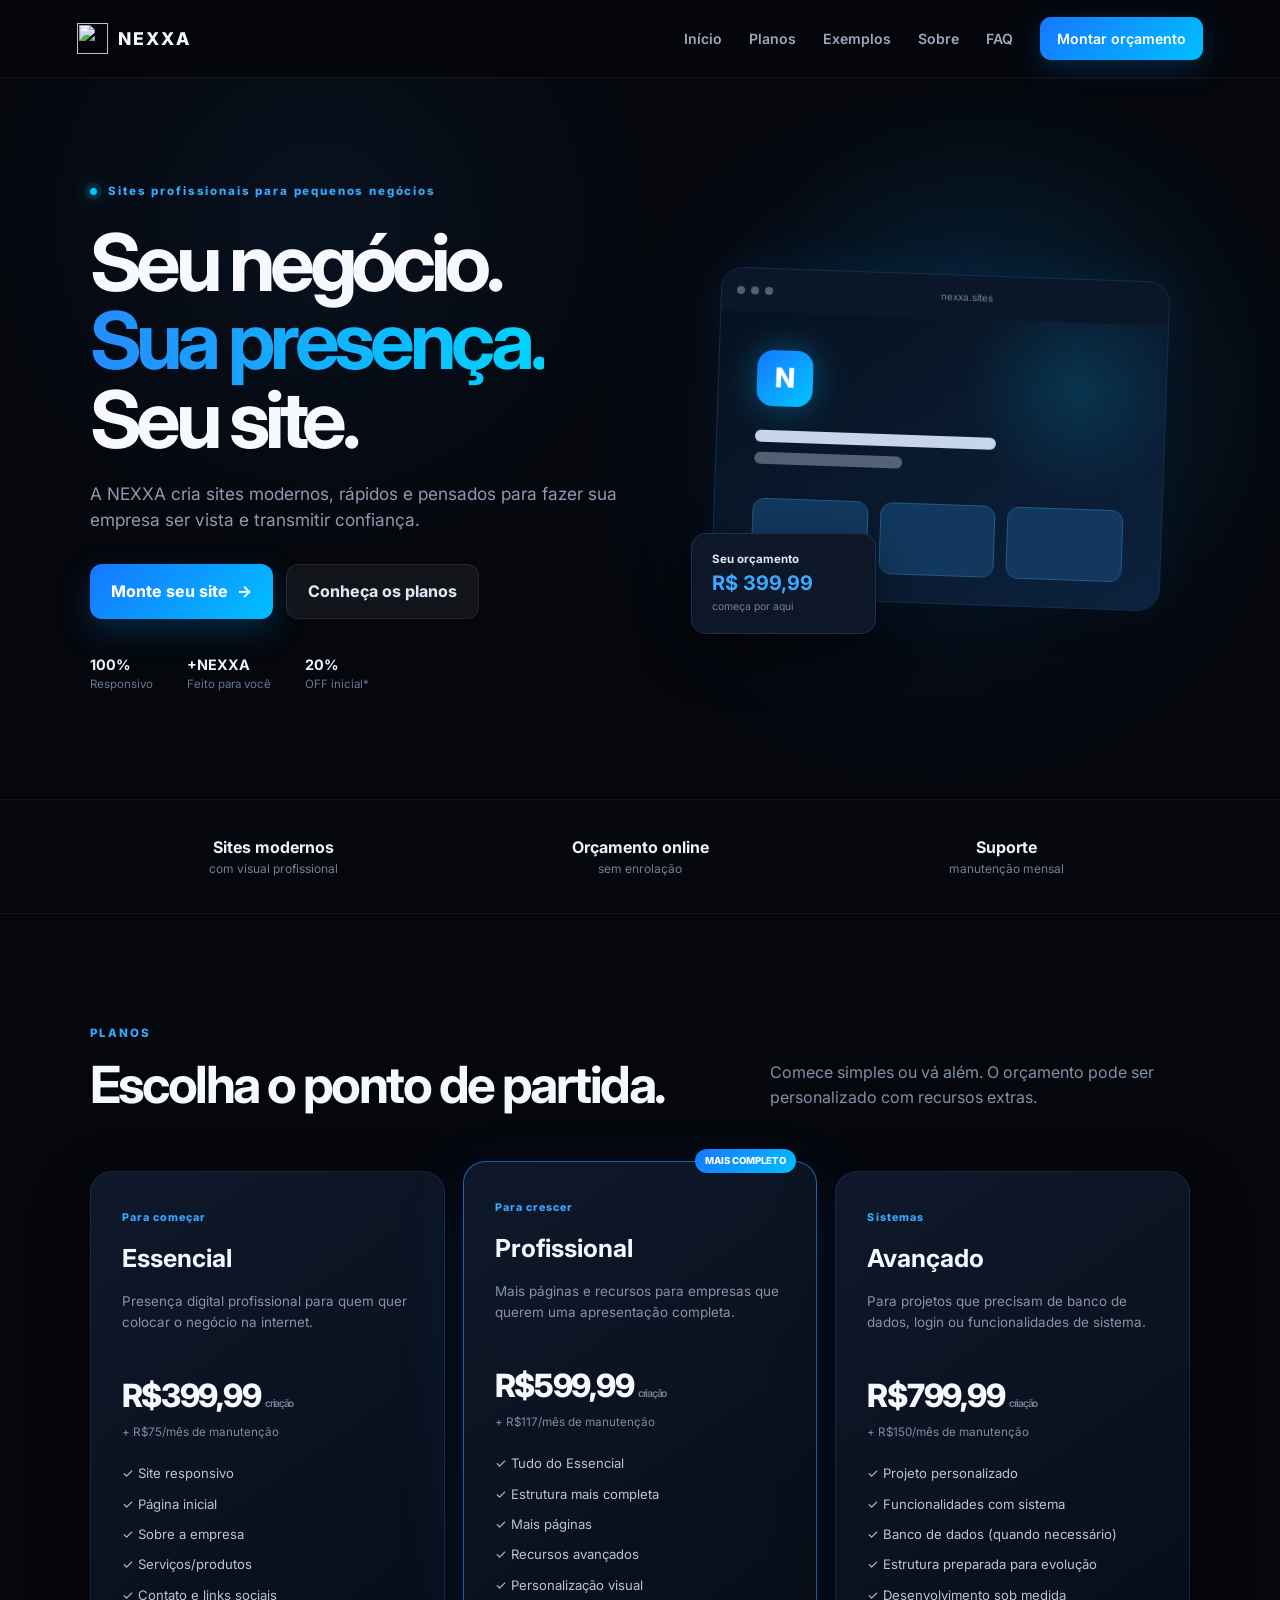
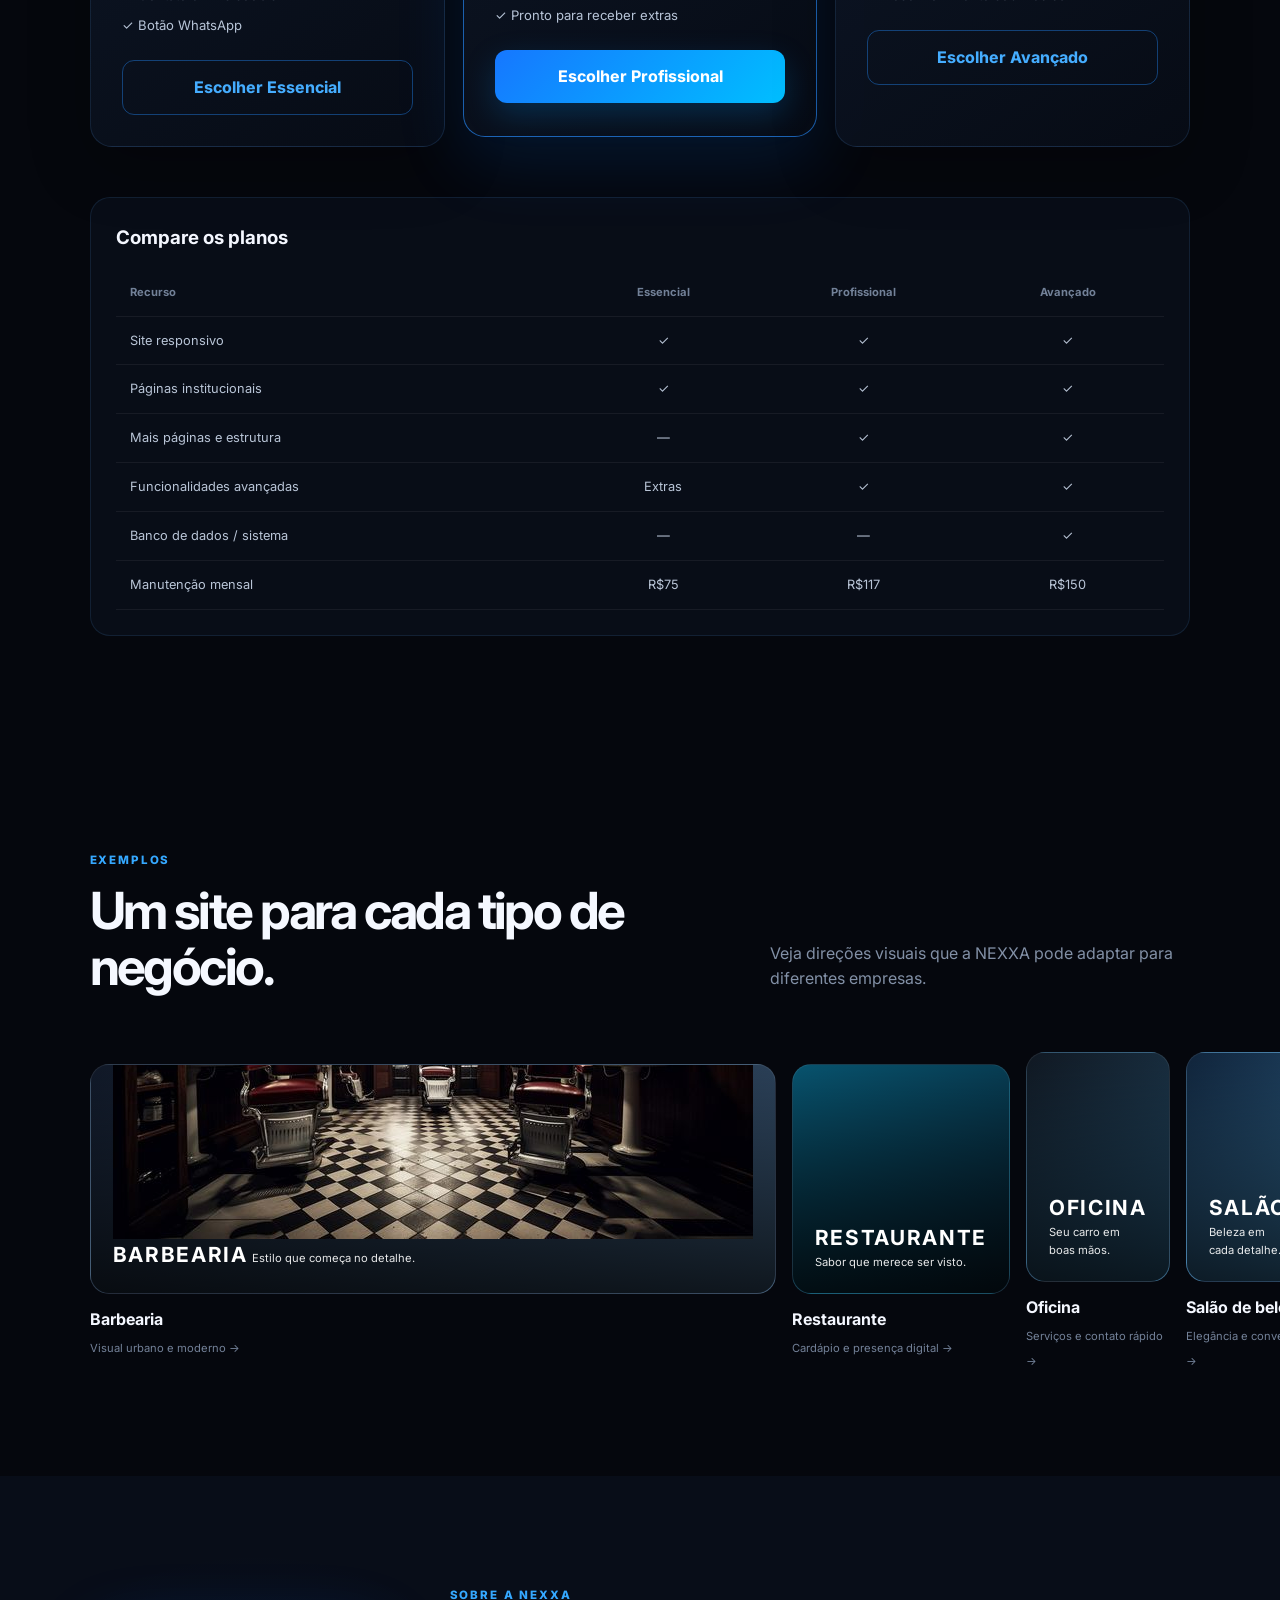
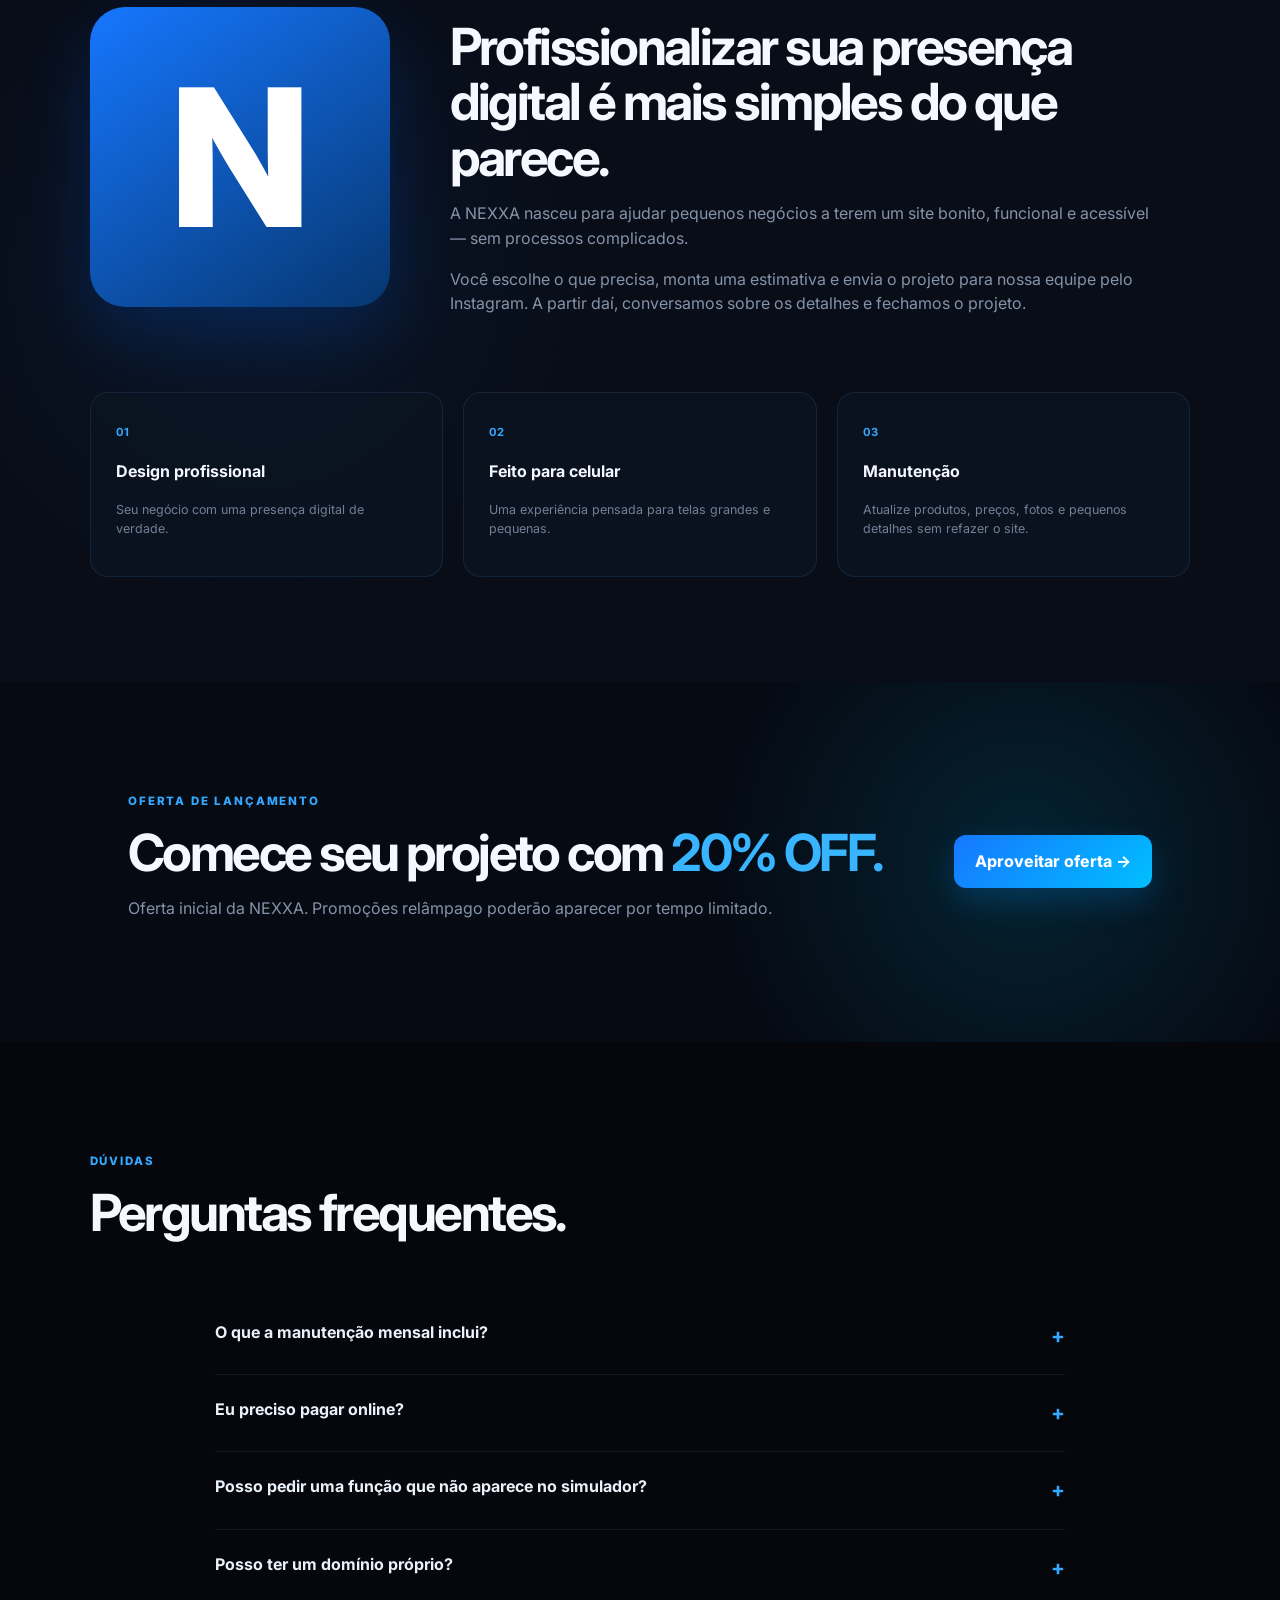
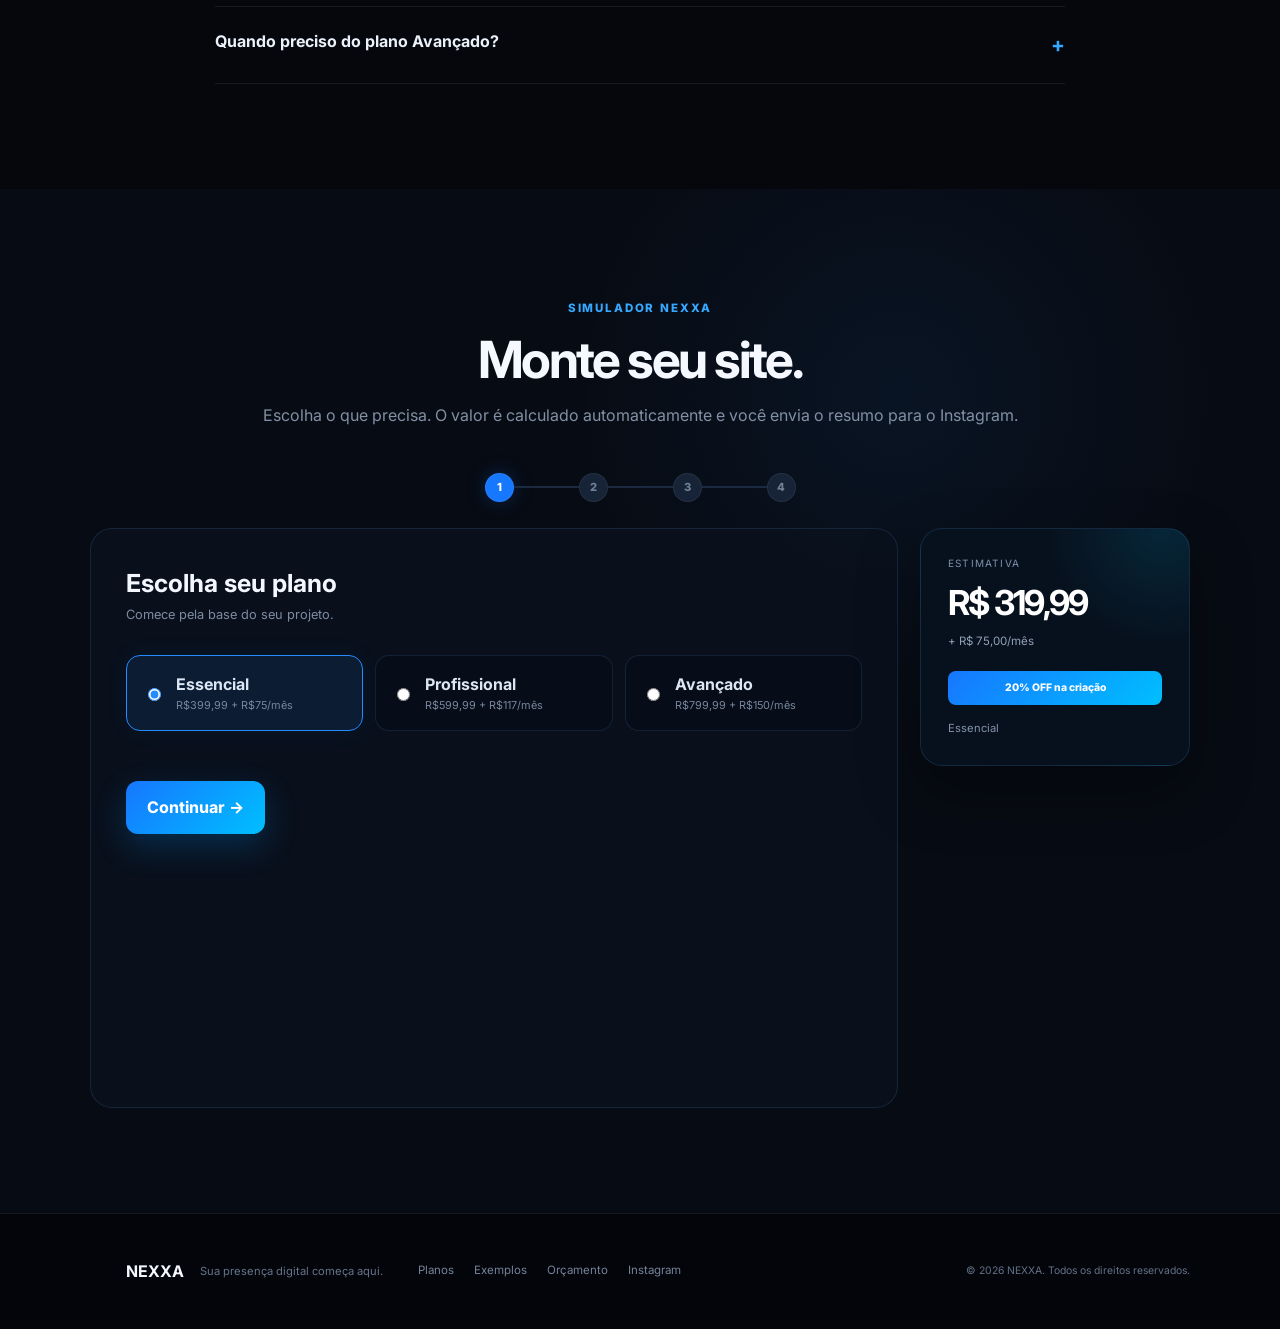
==== commit 831a322c: "Update index.html" ====
--- a/index.html
+++ b/index.html
@@ -59,7 +59,17 @@
 <section class="section showcase" id="exemplos">
   <div class="section-head"><div><span class="eyebrow">EXEMPLOS</span><h2>Um site para cada tipo de negócio.</h2></div><p>Veja direções visuais que a NEXXA pode adaptar para diferentes empresas.</p></div>
   <div class="showcase-grid">
-    <a class="show-card" href="exemplos/barbearia.html"><div class="demo demo-barber"><b>BARBEARIA</b><span>Estilo que começa no detalhe.</span></div><strong>Barbearia</strong><small>Visual urbano e moderno →</small></a>
+    <button class="show-card" data-demo="Barbearia">
+  <div class="demo demo-barber">
+    <img src="barbearia.jpg" alt="Barbearia moderna">
+    <div class="demo-overlay">
+      <b>BARBEARIA</b>
+      <span>Estilo que começa no detalhe.</span>
+    </div>
+  </div>
+  <strong>Barbearia</strong>
+  <small>Visual urbano e moderno →</small>
+    </button>
     <button class="show-card" data-demo="Restaurante"><div class="demo demo-food"><b>RESTAURANTE</b><span>Sabor que merece ser visto.</span></div><strong>Restaurante</strong><small>Cardápio e presença digital →</small></button>
     <button class="show-card" data-demo="Oficina"><div class="demo demo-auto"><b>OFICINA</b><span>Seu carro em boas mãos.</span></div><strong>Oficina</strong><small>Serviços e contato rápido →</small></button>
     <button class="show-card" data-demo="Salão"><div class="demo demo-salon"><b>SALÃO</b><span>Beleza em cada detalhe.</span></div><strong>Salão de beleza</strong><small>Elegância e conversão →</small></button>
@@ -124,7 +134,20 @@
 
 <footer><div class="footer-brand"><img src="assets/nexa-mark.svg" alt=""><b>NEXXA</b><span>Sua presença digital começa aqui.</span></div><div class="footer-links"><a href="#planos">Planos</a><a href="#exemplos">Exemplos</a><a href="#orcamento">Orçamento</a><a href="https://instagram.com/nexxa.sites" target="_blank" rel="noopener">Instagram</a></div><small>© <span id="year"></span> NEXXA. Todos os direitos reservados.</small></footer>
 
-<div class="modal" id="demoModal" aria-hidden="true"><div class="modal-card"><button class="modal-close" id="modalClose" aria-label="Fechar">×</button><span class="eyebrow">DEMONSTRAÇÃO</span><h3 id="modalTitle">Site demonstrativo</h3><div class="modal-preview" id="modalPreview"></div><p>Este é um conceito visual. A NEXXA adapta o site ao negócio, conteúdo e identidade de cada cliente.</p><a href="#orcamento" class="btn primary" id="modalQuote">Quero um site assim →</a></div></div>
+<div class="modal" id="demoModal" aria-hidden="true">
+  <div class="modal-card">
+    <button class="modal-close" id="modalClose" aria-label="Fechar">×</button>
+    <span class="eyebrow">DEMONSTRAÇÃO</span>
+    <h3 id="modalTitle">Site demonstrativo</h3>
+    <div class="modal-preview" id="modalPreview"></div>
+    <p>Este é um conceito visual. A NEXXA adapta o site ao negócio, conteúdo e identidade de cada cliente.</p>
+
+    <div class="modal-actions">
+      <a href="#" class="btn primary" id="modalDemo">Ver exemplo →</a>
+      <a href="#orcamento" class="btn ghost" id="modalQuote">Quero um site assim →</a>
+    </div>
+  </div>
+</div>
 <script src="script.js"></script>
 </body>
 </html>
